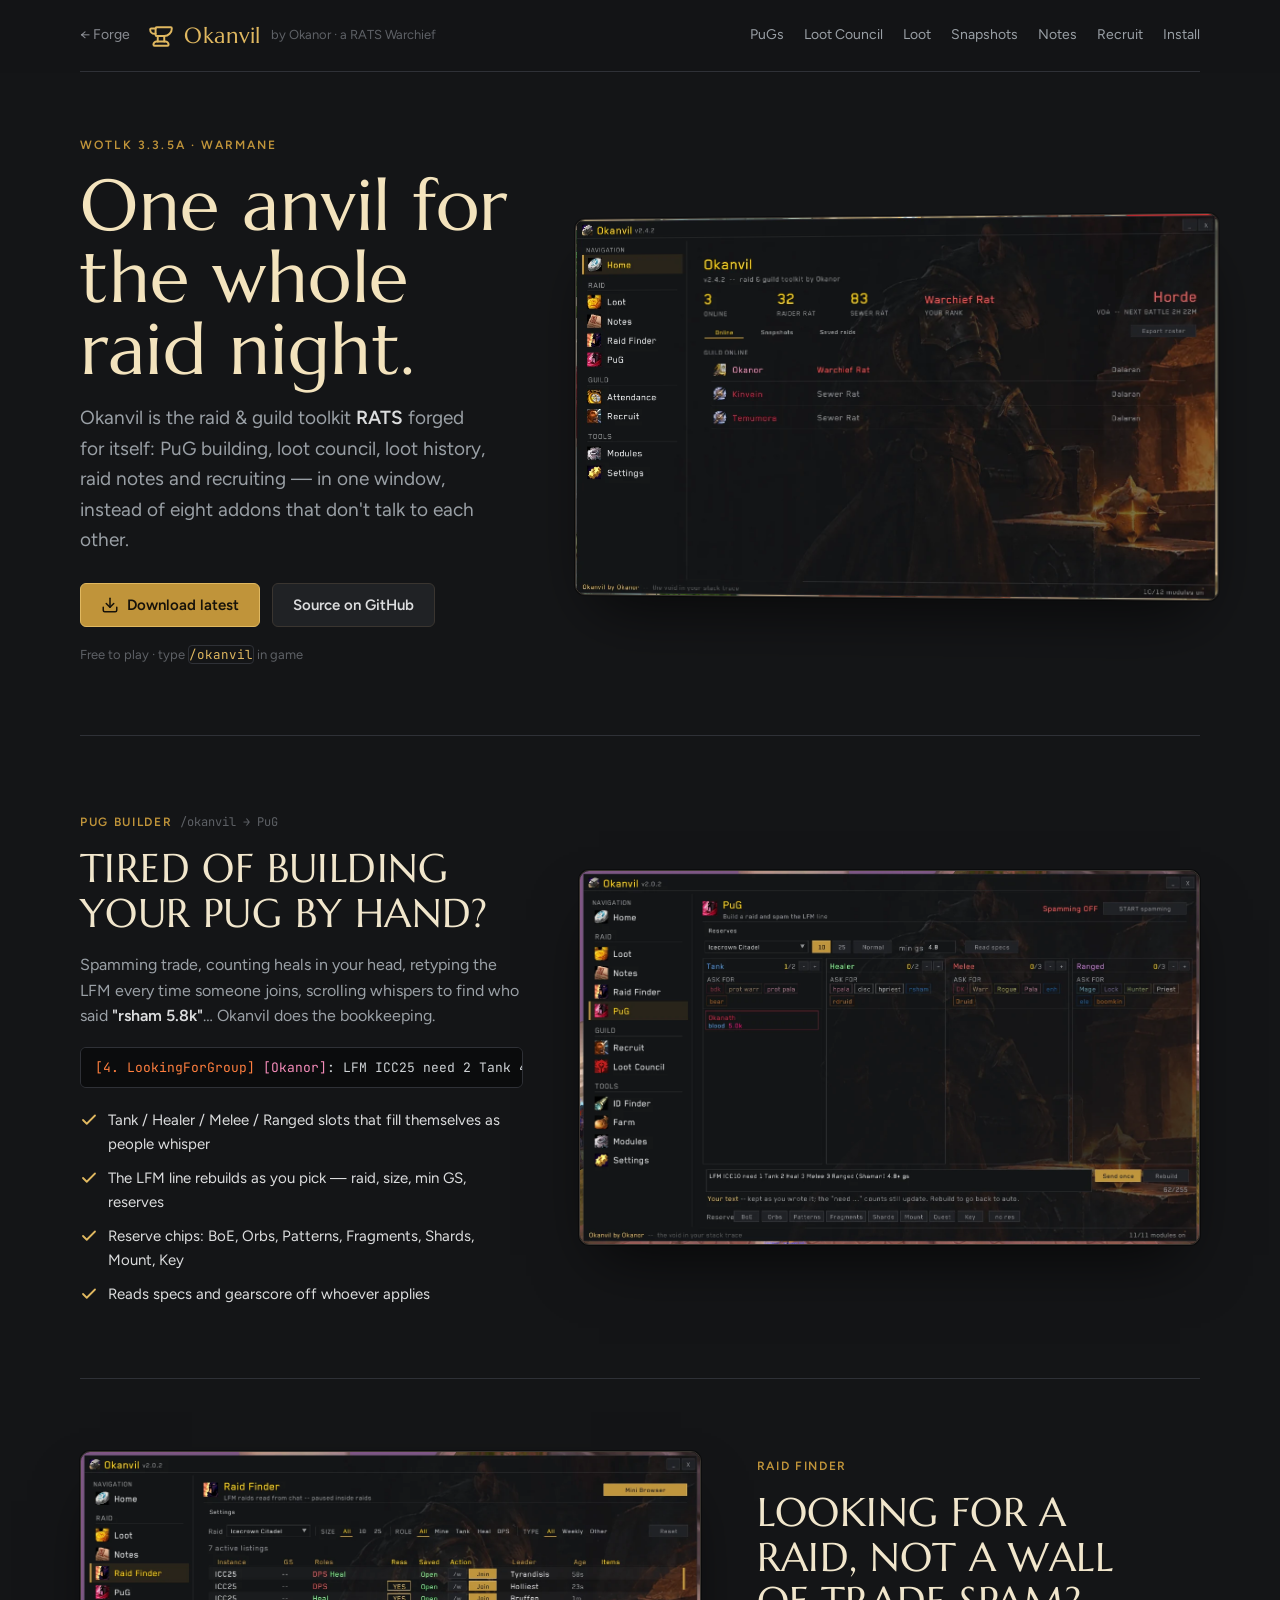
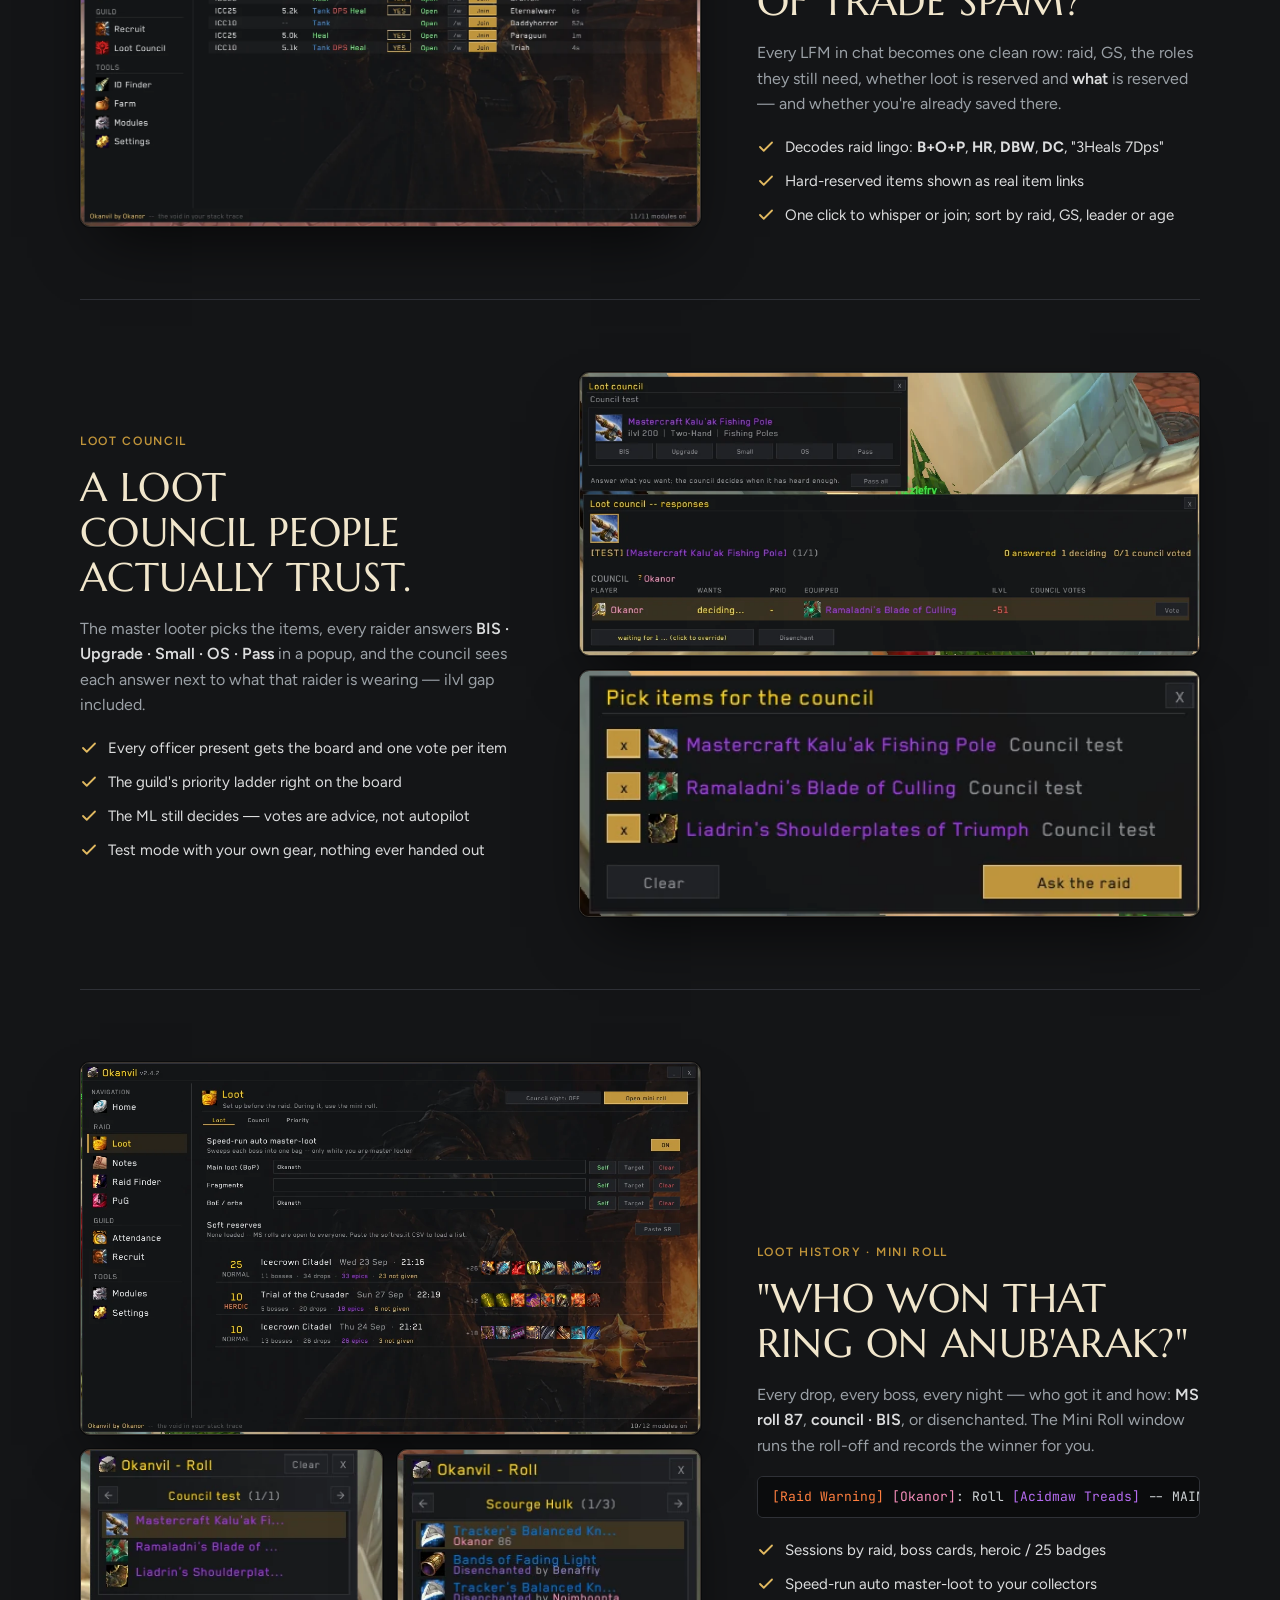
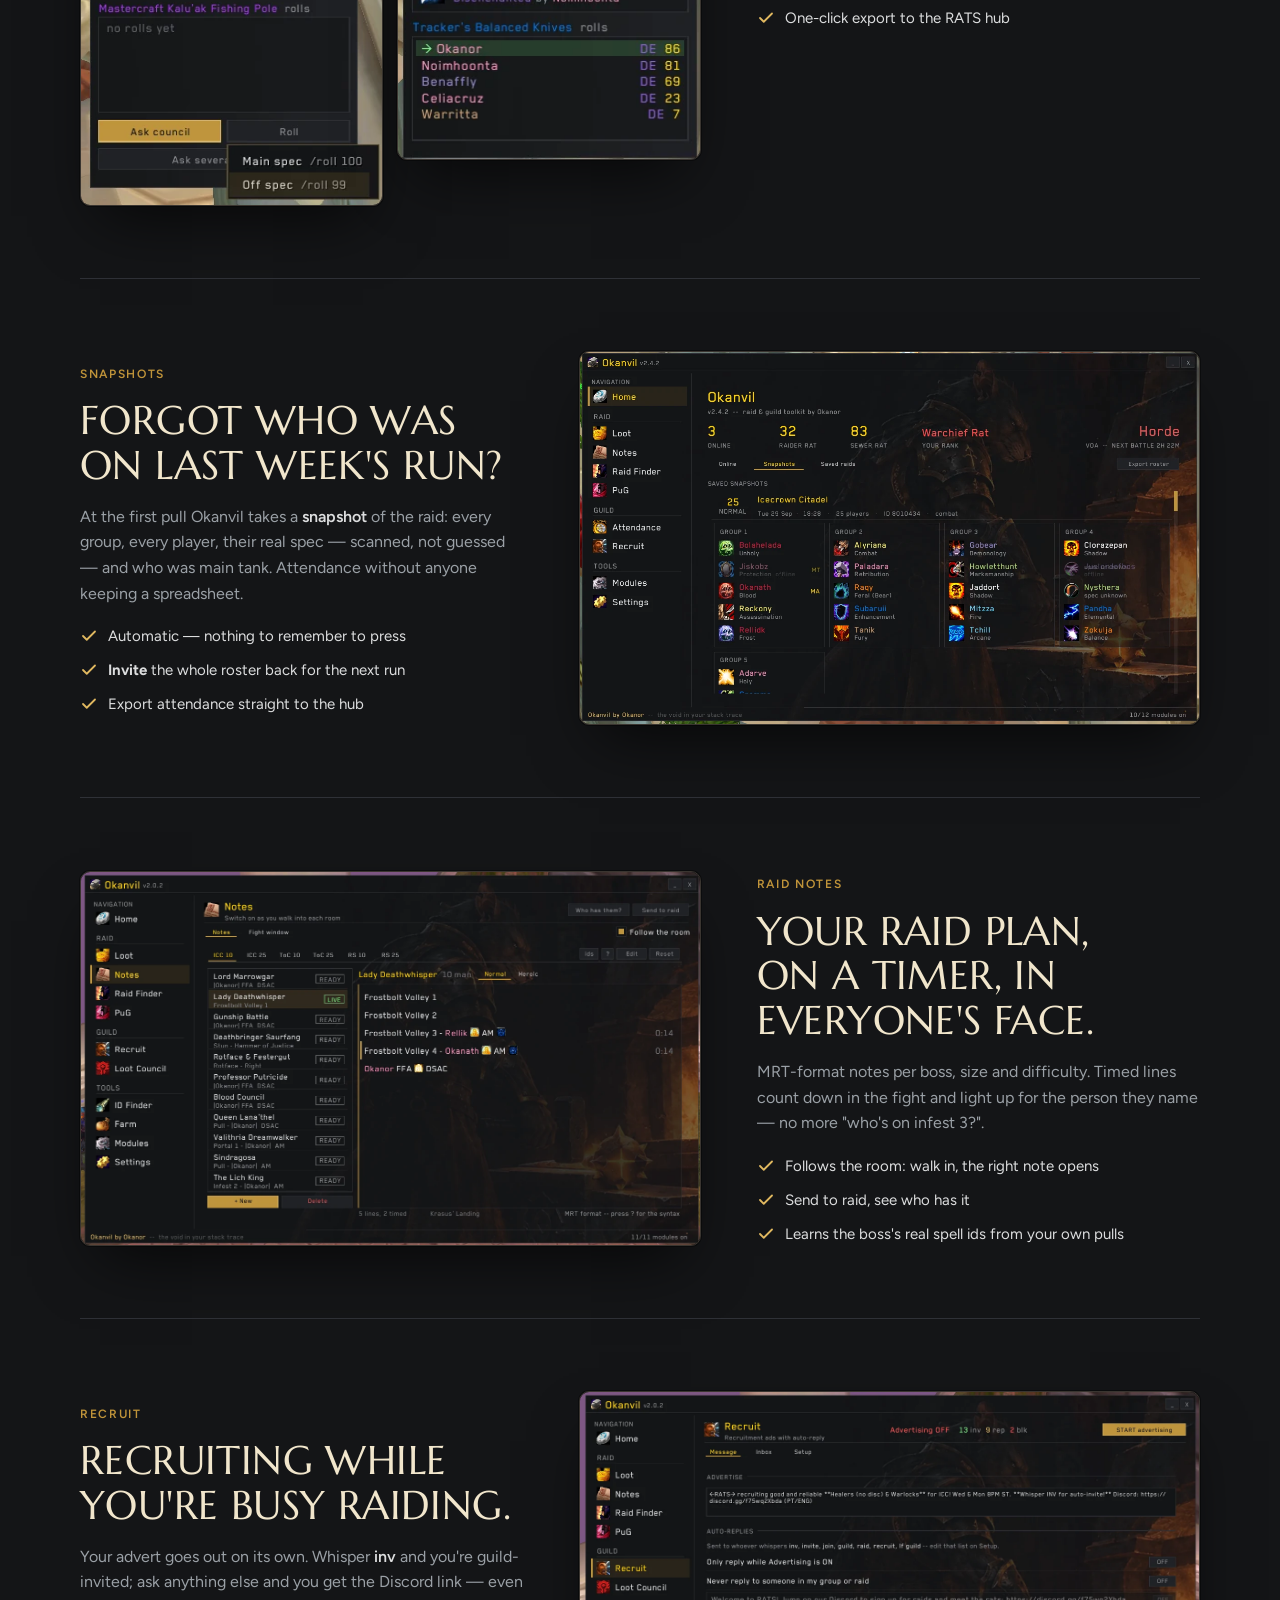
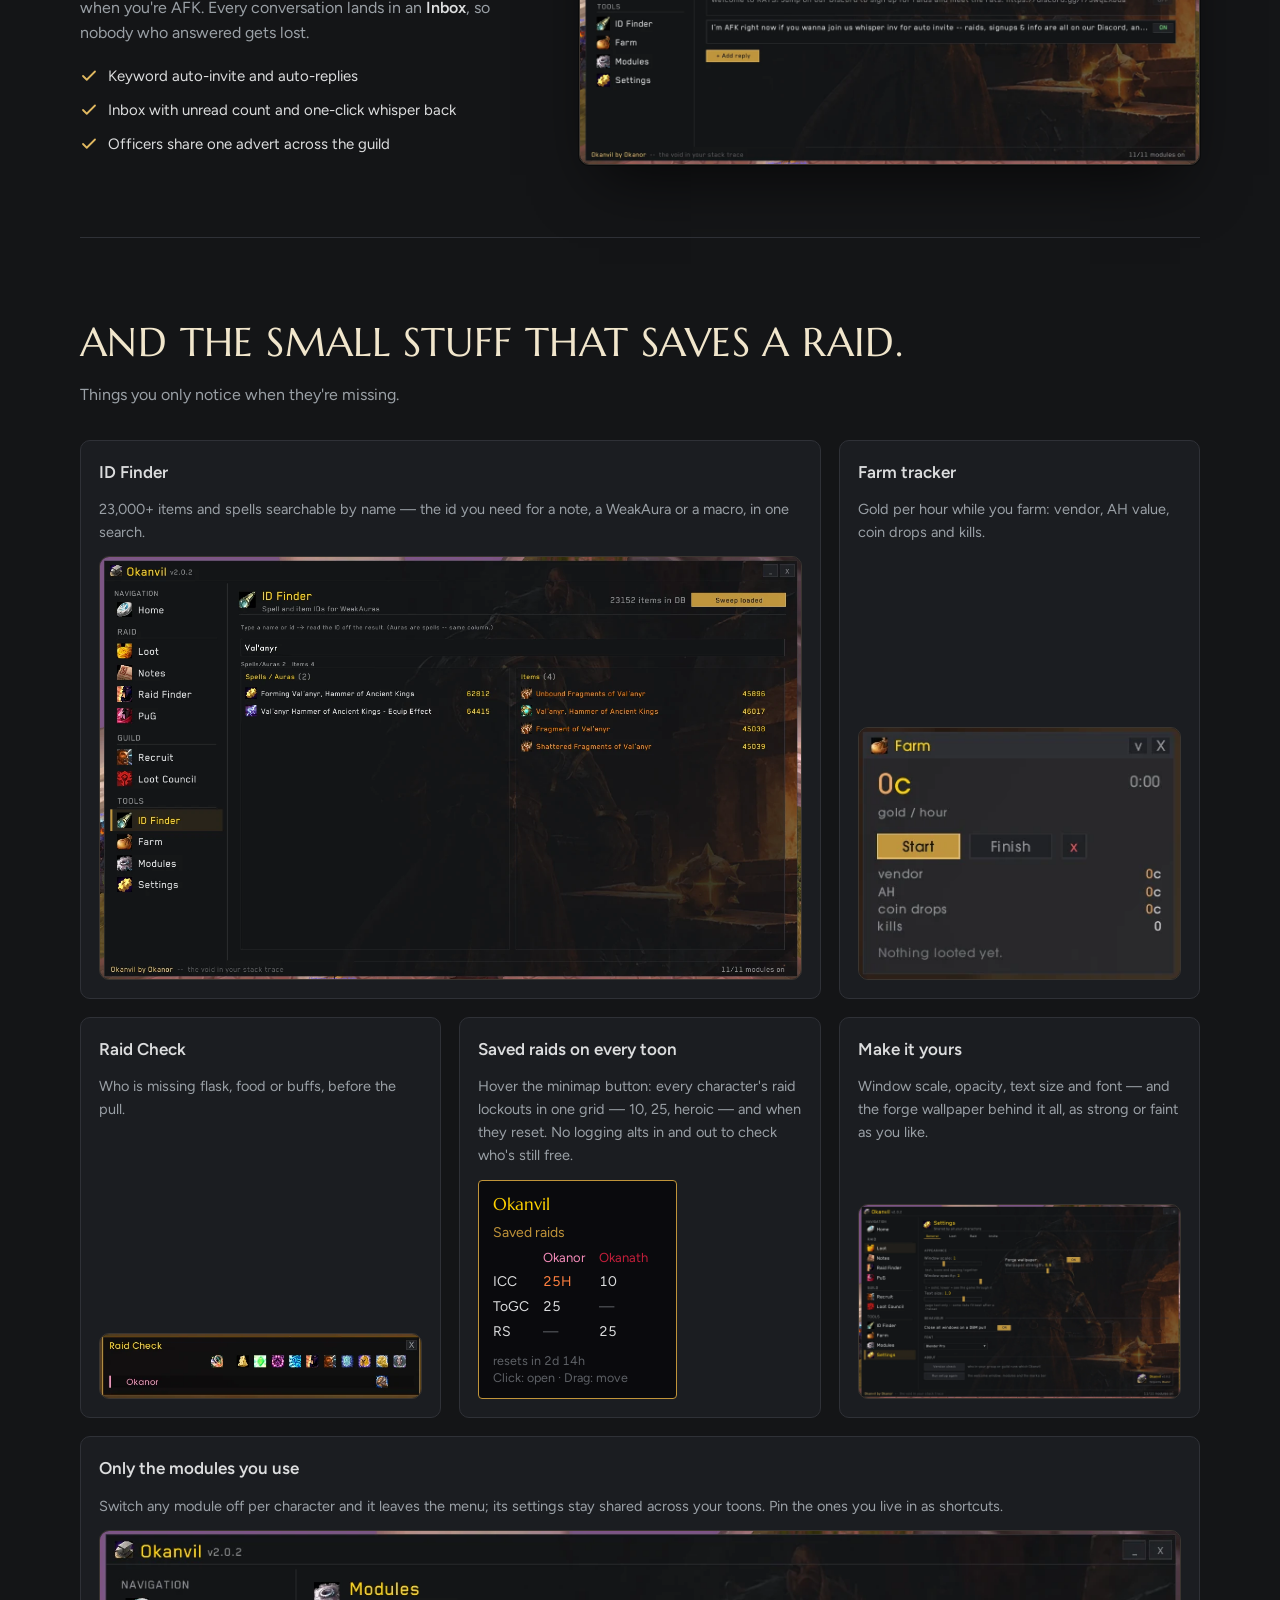
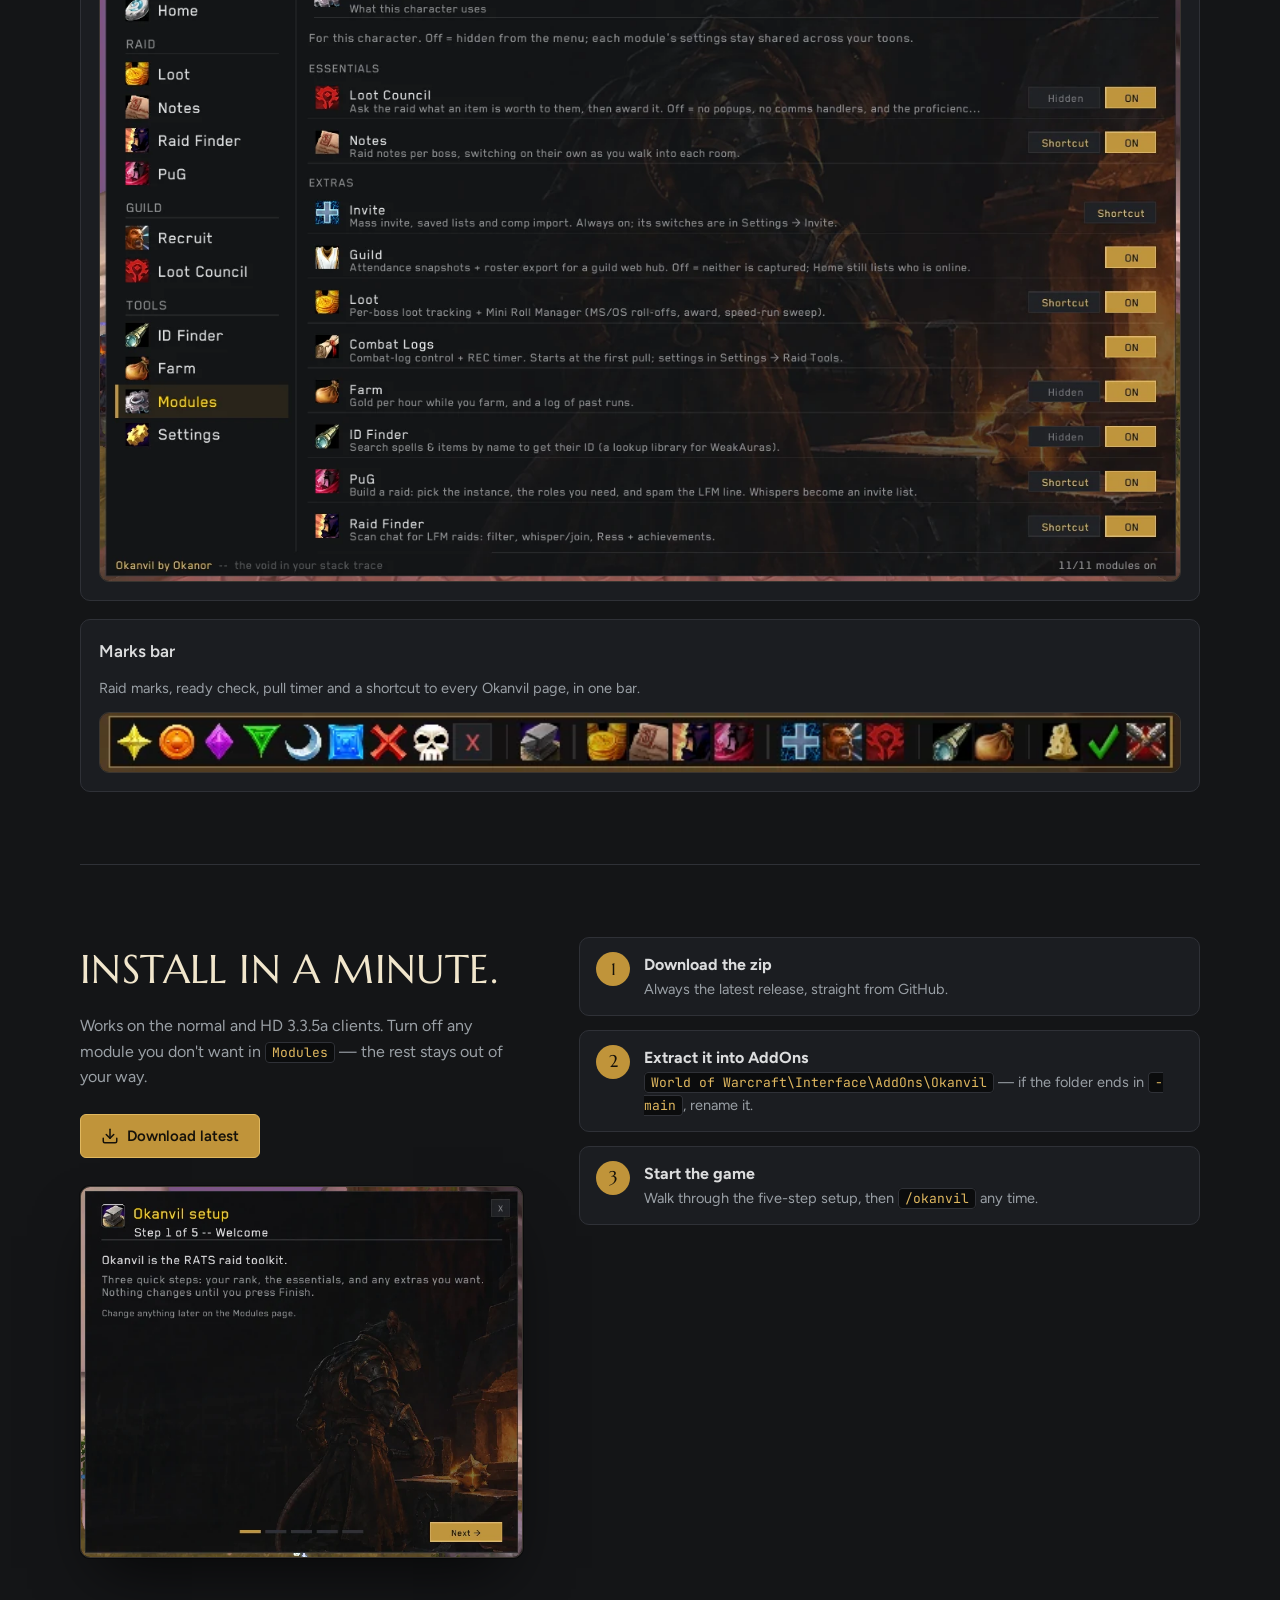
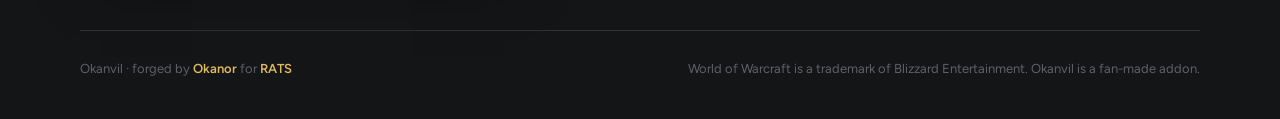
==== okanvil/index.html @ 0d82d338 "Okanor's Forge: addon showcase site Front page with one banner per addon (Okanvil, RatStash) linking" ====
<!doctype html>
<html lang="en">

<head>
  <meta charset="utf-8" />
  <meta name="viewport" content="width=device-width, initial-scale=1" />
  <meta name="theme-color" content="#141517" />
  <meta name="description"
    content="Okanvil — the raid & guild toolkit RATS forged for WotLK 3.3.5a: PuG builder, raid finder, loot council, loot history, snapshots, raid notes and recruiting." />
  <link rel="icon" href="../images/icons/favicon.png" />
  <title>Okanvil — Okanor's Forge</title>

  <!-- shared -->
  <link rel="stylesheet" href="../assets/theme.css">
  <!-- page fonts -->
  <link rel="preconnect" href="https://fonts.googleapis.com">
  <link rel="preconnect" href="https://fonts.gstatic.com" crossorigin>
  <link rel="stylesheet"
    href="https://fonts.googleapis.com/css2?family=Marcellus&family=Figtree:wght@400;500;600;700&family=JetBrains+Mono:wght@400;500&display=swap">
  <!-- page-specific -->
  <link rel="stylesheet" href="../assets/page.css">
</head>

<body>
  <svg width="0" height="0" style="position:absolute" aria-hidden="true">
    <symbol id="i-check" viewBox="0 0 24 24" fill="none" stroke="currentColor" stroke-width="2.4"
      stroke-linecap="round" stroke-linejoin="round">
      <polyline points="20 6 9 17 4 12" />
    </symbol>
    <symbol id="i-dl" viewBox="0 0 24 24" fill="none" stroke="currentColor" stroke-width="2" stroke-linecap="round"
      stroke-linejoin="round">
      <path d="M21 15v4a2 2 0 0 1-2 2H5a2 2 0 0 1-2-2v-4" />
      <polyline points="7 10 12 15 17 10" />
      <line x1="12" y1="15" x2="12" y2="3" />
    </symbol>
    <symbol id="i-anvil" viewBox="0 0 24 24" fill="none" stroke="currentColor" stroke-width="1.8"
      stroke-linecap="round" stroke-linejoin="round">
      <path d="M7 10H6a4 4 0 0 1-4-4 1 1 0 0 1 1-1h4" /><path d="M7 5a1 1 0 0 1 1-1h13a1 1 0 0 1 1 1 7 7 0 0 1-7 7H8a1 1 0 0 1-1-1z" /><path d="M9 12v5" /><path d="M15 12v5" /><path d="M5 20a3 3 0 0 1 3-3h8a3 3 0 0 1 3 3 1 1 0 0 1-1 1H6a1 1 0 0 1-1-1" />
    </symbol>
  </svg>

  <div class="ok-wrap">

    <header class="top">
      <div class="top-left">
        <a class="back" href="../index.html">← Forge</a>
        <a class="brand" href="#top" aria-label="Okanvil, back to top">
          <svg>
            <use href="#i-anvil" />
          </svg>
          <b>Okanvil</b>
          <span>by Okanor · a RATS Warchief</span>
        </a>
      </div>
      <nav aria-label="Sections">
        <a href="#pug">PuGs</a>
        <a href="#council">Loot Council</a>
        <a href="#loot">Loot</a>
        <a href="#snapshots">Snapshots</a>
        <a href="#notes">Notes</a>
        <a href="#recruit">Recruit</a>
        <a href="#install">Install</a>
      </nav>
    </header>

    <!-- HERO -->
    <section class="hero" id="top">
      <div>
        <p class="eyebrow">WotLK 3.3.5a · Warmane</p>
        <h1>One anvil for the whole raid night.</h1>
        <p class="lede">Okanvil is the raid &amp; guild toolkit <b>RATS</b> forged for itself: PuG building, loot council,
          loot history, raid notes and recruiting — in one window, instead of eight addons that don't talk to each
          other.</p>
        <div class="cta-row">
          <a class="ok-btn primary" href="https://github.com/MrNog/Okanvil/releases/latest/download/Okanvil.zip">
            <svg>
              <use href="#i-dl" />
            </svg> Download latest
          </a>
          <a class="ok-btn" href="https://github.com/MrNog/Okanvil">Source on GitHub</a>
        </div>
        <p class="meta">Free to play · type <code>/okanvil</code> in game</p>
      </div>
      <figure class="shot"><img src="../images/okanvil/home.webp"
          alt="Okanvil home page: online, Raider Rat and Sewer Rat counts above the guild online list"></figure>
    </section>

    <!-- PUG -->
    <section class="feature" id="pug">
      <div class="copy">
        <div class="tag">PuG builder <i>/okanvil → PuG</i></div>
        <h2>Tired of building your PuG by hand?</h2>
        <p>Spamming trade, counting heals in your head, retyping the LFM every time someone joins, scrolling whispers
          to find who said <b>"rsham 5.8k"</b>… Okanvil does the bookkeeping.</p>
        <div class="chat"><span class="ch">[4. LookingForGroup]</span> <span class="who">[Okanor]</span>: LFM ICC25
          need 2 Tank 4 Heal 8 Melee 10 Ranged 4.8+ gs <span class="res">(B+O+P res)</span></div>
        <ul class="points">
          <li><svg>
              <use href="#i-check" />
            </svg><span>Tank / Healer / Melee / Ranged slots that fill themselves as people whisper</span></li>
          <li><svg>
              <use href="#i-check" />
            </svg><span>The LFM line rebuilds as you pick — raid, size, min GS, reserves</span></li>
          <li><svg>
              <use href="#i-check" />
            </svg><span>Reserve chips: BoE, Orbs, Patterns, Fragments, Shards, Mount, Key</span></li>
          <li><svg>
              <use href="#i-check" />
            </svg><span>Reads specs and gearscore off whoever applies</span></li>
        </ul>
      </div>
      <figure class="shot"><img src="../images/okanvil/pug.webp"
          alt="PuG builder with role columns, min GS and the generated LFM message"></figure>
    </section>

    <!-- RAID FINDER -->
    <section class="feature flip" id="finder">
      <div class="copy">
        <div class="tag">Raid Finder</div>
        <h2>Looking for a raid, not a wall of trade spam?</h2>
        <p>Every LFM in chat becomes one clean row: raid, GS, the roles they still need, whether loot is reserved and
          <b>what</b> is reserved — and whether you're already saved there.</p>
        <ul class="points">
          <li><svg>
              <use href="#i-check" />
            </svg><span>Decodes raid lingo: <b>B+O+P</b>, <b>HR</b>, <b>DBW</b>, <b>DC</b>, "3Heals 7Dps"</span></li>
          <li><svg>
              <use href="#i-check" />
            </svg><span>Hard-reserved items shown as real item links</span></li>
          <li><svg>
              <use href="#i-check" />
            </svg><span>One click to whisper or join; sort by raid, GS, leader or age</span></li>
        </ul>
      </div>
      <figure class="shot"><img src="../images/okanvil/raidfinder.webp"
          alt="Raid Finder table of live LFM listings with GS, roles, reserved loot and join buttons"></figure>
    </section>

    <!-- LOOT COUNCIL -->
    <section class="feature" id="council">
      <div class="copy">
        <div class="tag">Loot Council</div>
        <h2>A loot council people actually trust.</h2>
        <p>The master looter picks the items, every raider answers <b>BIS · Upgrade · Small · OS · Pass</b> in a popup,
          and the council sees each answer next to what that raider is wearing — ilvl gap included.</p>
        <ul class="points">
          <li><svg>
              <use href="#i-check" />
            </svg><span>Every officer present gets the board and one vote per item</span></li>
          <li><svg>
              <use href="#i-check" />
            </svg><span>The guild's priority ladder right on the board</span></li>
          <li><svg>
              <use href="#i-check" />
            </svg><span>The ML still decides — votes are advice, not autopilot</span></li>
          <li><svg>
              <use href="#i-check" />
            </svg><span>Test mode with your own gear, nothing ever handed out</span></li>
        </ul>
      </div>
      <div class="stack">
        <figure class="shot"><img src="../images/okanvil/council-board.webp"
            alt="Raider popup (BIS, Upgrade, Small, OS, Pass) above the council responses board"></figure>
        <figure class="shot"><img src="../images/okanvil/council-popup.webp"
            alt="Pick items for the council, then ask the raid"></figure>
      </div>
    </section>

    <!-- LOOT -->
    <section class="feature flip" id="loot">
      <div class="copy">
        <div class="tag">Loot history · Mini Roll</div>
        <h2>"Who won that ring on Anub'arak?"</h2>
        <p>Every drop, every boss, every night — who got it and how: <b>MS roll 87</b>, <b>council · BIS</b>, or
          disenchanted. The Mini Roll window runs the roll-off and records the winner for you.</p>
        <div class="chat"><span class="ch">[Raid Warning]</span> <span class="who">[Okanor]</span>: Roll <span
            class="epic">[Acidmaw Treads]</span> -- MAIN SPEC /roll (1-100)</div>
        <ul class="points">
          <li><svg>
              <use href="#i-check" />
            </svg><span>Sessions by raid, boss cards, heroic / 25 badges</span></li>
          <li><svg>
              <use href="#i-check" />
            </svg><span>Speed-run auto master-loot to your collectors</span></li>
          <li><svg>
              <use href="#i-check" />
            </svg><span>One-click export to the RATS hub</span></li>
        </ul>
      </div>
      <div class="stack">
        <figure class="shot"><img src="../images/okanvil/loot.webp"
            alt="Loot history: one row per raid night with bosses, drops, epics and what is still not given"></figure>
        <div class="stack pair">
          <figure class="shot"><img src="../images/okanvil/roll-beasts.webp"
              alt="Mini Roll: ask the council or roll main spec / off spec"></figure>
          <figure class="shot"><img src="../images/okanvil/roll-anub.webp"
              alt="Mini Roll: winners and rolls for Scourge Hulk's drops"></figure>
        </div>
      </div>
    </section>

    <!-- SNAPSHOTS -->
    <section class="feature" id="snapshots">
      <div class="copy">
        <div class="tag">Snapshots</div>
        <h2>Forgot who was on last week's run?</h2>
        <p>At the first pull Okanvil takes a <b>snapshot</b> of the raid: every group, every player, their real spec —
          scanned, not guessed — and who was main tank. Attendance without anyone keeping a spreadsheet.</p>
        <ul class="points">
          <li><svg>
              <use href="#i-check" />
            </svg><span>Automatic — nothing to remember to press</span></li>
          <li><svg>
              <use href="#i-check" />
            </svg><span><b>Invite</b> the whole roster back for the next run</span></li>
          <li><svg>
              <use href="#i-check" />
            </svg><span>Export attendance straight to the hub</span></li>
        </ul>
      </div>
      <figure class="shot"><img src="../images/okanvil/snapshots.webp"
          alt="Snapshot of an ICC 25 raid split into group cards with class icons and specs"></figure>
    </section>

    <!-- NOTES -->
    <section class="feature flip" id="notes">
      <div class="copy">
        <div class="tag">Raid notes</div>
        <h2>Your raid plan, on a timer, in everyone's face.</h2>
        <p>MRT-format notes per boss, size and difficulty. Timed lines count down in the fight and light up for the
          person they name — no more "who's on infest 3?".</p>
        <ul class="points">
          <li><svg>
              <use href="#i-check" />
            </svg><span>Follows the room: walk in, the right note opens</span></li>
          <li><svg>
              <use href="#i-check" />
            </svg><span>Send to raid, see who has it</span></li>
          <li><svg>
              <use href="#i-check" />
            </svg><span>Learns the boss's real spell ids from your own pulls</span></li>
        </ul>
      </div>
      <figure class="shot"><img src="../images/okanvil/notes.webp"
          alt="Lady Deathwhisper note live, with timed Frostbolt Volley assignments per player"></figure>
    </section>

    <!-- RECRUIT -->
    <section class="feature" id="recruit">
      <div class="copy">
        <div class="tag">Recruit</div>
        <h2>Recruiting while you're busy raiding.</h2>
        <p>Your advert goes out on its own. Whisper <b>inv</b> and you're guild-invited; ask anything else and you get
          the Discord link — even when you're AFK. Every conversation lands in an <b>Inbox</b>, so nobody who answered
          gets lost.</p>
        <ul class="points">
          <li><svg>
              <use href="#i-check" />
            </svg><span>Keyword auto-invite and auto-replies</span></li>
          <li><svg>
              <use href="#i-check" />
            </svg><span>Inbox with unread count and one-click whisper back</span></li>
          <li><svg>
              <use href="#i-check" />
            </svg><span>Officers share one advert across the guild</span></li>
        </ul>
      </div>
      <figure class="shot"><img src="../images/okanvil/recruit.webp"
          alt="Recruit page: advert, auto-replies and inbox counter"></figure>
    </section>

    <!-- SMALL TOOLS -->
    <section class="tools" id="tools">
      <h2>And the small stuff that saves a raid.</h2>
      <p>Things you only notice when they're missing.</p>
      <div class="grid">
        <article class="tool wide">
          <h3>ID Finder</h3>
          <p>23,000+ items and spells searchable by name — the id you need for a note, a WeakAura or a macro, in one
            search.</p>
          <figure class="shot"><img src="../images/okanvil/idfinder.webp"
              alt="ID Finder search results for Val'anyr: spells and items with their ids"></figure>
        </article>
        <article class="tool">
          <h3>Farm tracker</h3>
          <p>Gold per hour while you farm: vendor, AH value, coin drops and kills.</p>
          <figure class="shot"><img src="../images/okanvil/farm.webp" alt="Farm tracker window"></figure>
        </article>
        <article class="tool">
          <h3>Raid Check</h3>
          <p>Who is missing flask, food or buffs, before the pull.</p>
          <figure class="shot"><img src="../images/okanvil/raidcheck.webp" alt="Raid Check buff overview"></figure>
        </article>
        <article class="tool">
          <h3>Saved raids on every toon</h3>
          <p>Hover the minimap button: every character's raid lockouts in one grid — 10, 25, heroic — and when they
            reset. No logging alts in and out to check who's still free.</p>
          <div class="lockout" role="img"
            aria-label="Example tooltip: Okanor saved to ICC 25 heroic and ToGC 25, Okanath saved to ICC 10 and RS 25">
            <div class="lo-title">Okanvil</div>
            <div class="lo-head">Saved raids</div>
            <table>
              <thead>
                <tr><th></th><th class="c-pal">Okanor</th><th class="c-dk">Okanath</th></tr>
              </thead>
              <tbody>
                <tr><th>ICC</th><td class="hc">25H</td><td>10</td></tr>
                <tr><th>ToGC</th><td>25</td><td class="no">—</td></tr>
                <tr><th>RS</th><td class="no">—</td><td>25</td></tr>
              </tbody>
            </table>
            <div class="lo-foot">resets in 2d 14h</div>
            <div class="lo-hint">Click: open · Drag: move</div>
          </div>
        </article>
        <article class="tool">
          <h3>Make it yours</h3>
          <p>Window scale, opacity, text size and font — and the forge wallpaper behind it all, as strong or faint as
            you like.</p>
          <figure class="shot"><img src="../images/okanvil/settings.webp"
              alt="Settings page: window scale, opacity, text size, font and forge wallpaper strength"></figure>
        </article>
        <article class="tool full">
          <h3>Only the modules you use</h3>
          <p>Switch any module off per character and it leaves the menu; its settings stay shared across your toons.
            Pin the ones you live in as shortcuts.</p>
          <figure class="shot"><img src="../images/okanvil/modules.webp"
              alt="Modules page: essentials and extras, each with an on/off switch and a shortcut toggle"></figure>
        </article>
        <article class="tool full">
          <h3>Marks bar</h3>
          <p>Raid marks, ready check, pull timer and a shortcut to every Okanvil page, in one bar.</p>
          <figure class="shot"><img src="../images/okanvil/marksbar.webp"
              alt="Marks bar with raid target icons and page shortcuts"></figure>
        </article>
      </div>
    </section>

    <!-- INSTALL -->
    <section class="install" id="install">
      <div class="intro">
        <h2>Install in a minute.</h2>
        <p>Works on the normal and HD 3.3.5a clients. Turn off any module you don't want in <code>Modules</code> — the
          rest stays out of your way.</p>
        <div class="cta-row">
          <a class="ok-btn primary" href="https://github.com/MrNog/Okanvil/releases/latest/download/Okanvil.zip">
            <svg>
              <use href="#i-dl" />
            </svg> Download latest
          </a>
        </div>
        <figure class="shot"><img src="../images/okanvil/welcome.webp"
            alt="Okanvil setup, step 1 of 5: rank, essentials and extras before you press Finish"></figure>
      </div>
      <ol class="steps">
        <li>
          <div><b>Download the zip</b><span>Always the latest release, straight from GitHub.</span></div>
        </li>
        <li>
          <div><b>Extract it into AddOns</b><span><code>World of Warcraft\Interface\AddOns\Okanvil</code> — if the
              folder ends in <code>-main</code>, rename it.</span></div>
        </li>
        <li>
          <div><b>Start the game</b><span>Walk through the five-step setup, then <code>/okanvil</code> any
              time.</span></div>
        </li>
      </ol>
    </section>

    <footer class="ok-foot">
      <span>Okanvil · forged by <b>Okanor</b> for <b>RATS</b></span>
      <span>World of Warcraft is a trademark of Blizzard Entertainment. Okanvil is a fan-made addon.</span>
    </footer>
  </div>

  <script src="../assets/page.js"></script>
</body>

</html>
---- assets/theme.css ----
/* RATS — design tokens + base reset.
   Linked on EVERY page. Change a token here and the whole site follows.
   Components live in ui.css. */

:root {
  /* brand */
  --accent: #c0943a;
  --accent-hi: #e0b860;

  /* surfaces (dark -> light) */
  --bg: #141517;
  --surface: #202225;
  --surface-2: #1b1d21;
  --surface-3: #16181c;
  --field: #0f1012;

  /* lines */
  --border: #2f3137;
  --border-2: #34373d;
  --field-border: #333;

  /* text */
  --text: #dcddde;
  --text-dim: #9aa0a6;
  --text-dim-2: #8a8d93;
  --text-faint: #5e6166;
  --white: #fff;

  /* status */
  --ok: #7cfc8a;
  --purple: #a335ee; /* WoW epic quality — used for disenchanted loot */

  /* layout */
  --wrap: 960px;       /* standard page width */
  --wrap-wide: 1180px; /* data/table pages */
  --pad: 18px;

  /* controls */
  --ctl-h: 30px;       /* button + input height */
  --radius: 6px;
  --radius-lg: 10px;
  --radius-xl: 12px;

  --font: "Segoe UI", Roboto, Arial, sans-serif;
}

* { box-sizing: border-box }

body {
  margin: 0;
  background: var(--bg);
  color: var(--text);
  font-family: var(--font);
  font-size: 14px;
}

.wrap { max-width: var(--wrap); margin: 0 auto; padding: var(--pad) }
.wrap.wide { max-width: var(--wrap-wide) }

h1 { font-size: 18px; margin: 0; color: var(--white); letter-spacing: .5px }
h2 { font-size: 13px; color: var(--accent); margin: 22px 0 8px; letter-spacing: .4px; text-transform: uppercase }

.sub { color: var(--text-dim-2); font-size: 13px; margin: 8px 0 0 }

code {
  background: var(--field);
  border: 1px solid var(--border);
  border-radius: 4px;
  padding: 1px 5px;
  font-size: 12px;
}

/* global gold scrollbar */
html { scrollbar-width: thin; scrollbar-color: var(--accent) var(--surface-3) }
::-webkit-scrollbar { width: 11px; height: 11px }
::-webkit-scrollbar-track { background: var(--surface-3) }
::-webkit-scrollbar-thumb { background: var(--accent); border-radius: 8px; border: 2px solid var(--surface-3) }
::-webkit-scrollbar-thumb:hover { background: var(--accent-hi) }

/* honor reduced-motion: near-instant transitions/animations, no scroll smoothing */
@media (prefers-reduced-motion: reduce) {
  *, *::before, *::after {
    animation-duration: .01ms !important;
    animation-iteration-count: 1 !important;
    transition-duration: .01ms !important;
    scroll-behavior: auto !important;
  }
}
---- assets/page.css ----
/* One addon's full page (okanvil/, ratstash/, ...). Built on the tokens in
   assets/theme.css; adds an engraved display face, a mono for in-game chat lines
   and a few shades of the same gold. */

:root {
  --ok-display: "Marcellus", "Trajan Pro", Georgia, serif;
  --ok-body: "Figtree", var(--font);
  --ok-mono: "JetBrains Mono", Consolas, "Courier New", monospace;
  --ok-title: #f3e3bd;          /* headings: the gold, bleached toward parchment */
  --ok-heading: #f1e6cc;
  --ok-line-warm: #3a3530;      /* borders around screenshots, a touch warmer than --border */
  --ok-chat-bg: #0b0c0d;        /* the game's chat frame */
  --ok-epic: #b66cf2;           /* item names, as the game colours an epic */
  --ok-wrap: 1120px;
}

body {
  background: var(--bg);
  font-family: var(--ok-body);
  font-size: 16px;
  line-height: 1.6;
  padding-inline: 20px;
  -webkit-font-smoothing: antialiased;
}
img { max-width: 100%; display: block }
a { color: var(--accent-hi) }
:focus-visible { outline: 2px solid var(--accent-hi); outline-offset: 3px }

.ok-wrap { max-width: var(--ok-wrap); margin: 0 auto }

/* ---------- top bar ---------- */
.top {
  display: flex; align-items: center; justify-content: space-between; gap: 16px;
  padding-block: 18px;
  border-bottom: 1px solid var(--border);
  /* stays on screen while scrolling; the shadow + clip paint its background out
     to the window edges, since the bar itself is only as wide as .ok-wrap */
  position: sticky; top: 0; z-index: 20;
  background: rgba(20, 21, 23, .88);
  box-shadow: 0 0 0 100vmax rgba(20, 21, 23, .88);
  clip-path: inset(0 -100vmax);
  backdrop-filter: blur(10px);
  -webkit-backdrop-filter: blur(10px);
}
/* a nav jump lands below the sticky bar, not under it */
section[id] { scroll-margin-top: 84px }
.top-left { display: flex; align-items: center; gap: 18px }
.back { color: var(--text-dim-2); text-decoration: none; font-size: 14px }
.back:hover { color: var(--accent-hi) }
.brand { display: flex; align-items: center; gap: 10px; text-decoration: none; color: var(--text) }
.brand svg { width: 26px; height: 26px; color: var(--accent-hi) }
.brand b { font-family: var(--ok-display); font-weight: 400; font-size: 22px; color: var(--accent-hi); letter-spacing: .5px }
.brand span { font-size: 13px; color: var(--text-faint) }
.top nav { display: flex; gap: 20px; flex-wrap: wrap; font-size: 14px }
.top nav a { color: var(--text-dim); text-decoration: none }
.top nav a:hover { color: var(--accent-hi) }

/* ---------- hero ---------- */
.hero {
  display: grid; grid-template-columns: minmax(0, 5fr) minmax(0, 7fr);
  gap: 48px; align-items: center;
  padding-block: 64px 56px;
}
.eyebrow {
  font-size: 12px; letter-spacing: .18em; text-transform: uppercase;
  color: var(--accent); font-weight: 600; margin: 0 0 14px;
}
.hero h1 {
  font-family: var(--ok-display); font-weight: 400;
  font-size: clamp(44px, 6vw, 72px); line-height: 1; margin: 0 0 18px;
  color: var(--ok-title); letter-spacing: .5px;
  text-wrap: balance;
}
.hero .lede { font-size: 19px; color: var(--text-dim); max-width: 34ch; margin: 0 0 28px }
.hero .lede b { color: var(--text); font-weight: 600 }
.cta-row { display: flex; gap: 12px; flex-wrap: wrap; align-items: center }
.ok-btn {
  display: inline-flex; align-items: center; gap: 8px;
  height: 44px; padding: 0 20px; border-radius: var(--radius);
  font-weight: 600; font-size: 15px; text-decoration: none;
  border: 1px solid var(--ok-line-warm); color: var(--text); background: var(--surface);
}
.ok-btn:hover { border-color: var(--accent); color: var(--accent-hi) }
.ok-btn.primary { background: var(--accent); border-color: var(--accent-hi); color: #16120a }
.ok-btn.primary:hover { background: var(--accent-hi); color: #16120a }
.ok-btn svg { width: 18px; height: 18px }
.meta { margin-top: 18px; font-size: 13px; color: var(--text-faint) }
.meta code { font-family: var(--ok-mono); color: var(--accent-hi); font-size: 12.5px; background: none; padding: 0 }

.shot {
  margin: 0; border-radius: 10px; overflow: hidden;
  border: 1px solid var(--ok-line-warm);
  box-shadow: 0 30px 60px -20px rgba(0, 0, 0, .7), 0 0 0 1px rgba(0, 0, 0, .4);
  background: #0c0d0e; cursor: zoom-in;
}
.shot img { width: 100% }
.hero .shot { transform: perspective(1400px) rotateY(-4deg); transform-origin: left center }

/* ---------- feature sections ---------- */
.feature {
  display: grid; grid-template-columns: minmax(0, 5fr) minmax(0, 7fr);
  gap: 56px; align-items: center;
  padding-block: 72px;
  border-top: 1px solid var(--border);
}
.feature.flip { grid-template-columns: minmax(0, 7fr) minmax(0, 5fr) }
.feature.flip .copy { order: 2 }
.tag {
  display: inline-flex; align-items: center; gap: 8px;
  font-size: 12px; font-weight: 600; letter-spacing: .14em; text-transform: uppercase;
  color: var(--accent); margin-bottom: 14px;
}
.tag i { font-style: normal; font-family: var(--ok-mono); letter-spacing: 0; text-transform: none; color: var(--text-faint); font-weight: 400 }
.feature h2 {
  font-family: var(--ok-display); font-weight: 400;
  font-size: clamp(28px, 3.4vw, 40px); line-height: 1.12;
  margin: 0 0 16px; color: var(--ok-heading); text-wrap: balance;
}
.feature p { color: var(--text-dim); margin: 0 0 18px; max-width: 58ch }
.feature p b { color: var(--text); font-weight: 600 }
.points { list-style: none; margin: 0; padding: 0; display: grid; gap: 10px }
.points li { display: grid; grid-template-columns: 18px 1fr; gap: 10px; color: var(--text); font-size: 15px }
.points li svg { width: 18px; height: 18px; color: var(--accent-hi); margin-top: 3px }

/* an in-game chat line, the way the addon actually writes it */
.chat {
  font-family: var(--ok-mono); font-size: 13px; line-height: 1.5;
  background: var(--ok-chat-bg); border: 1px solid var(--border);
  border-radius: 6px; padding: 10px 14px; margin: 0 0 20px;
  color: #cfd3d6; overflow-x: auto; white-space: nowrap;
}
.chat .who { color: #f58cba }
.chat .ch { color: #ff7f3f }
.chat .res { color: var(--accent-hi) }
.chat .epic { color: var(--ok-epic) }

.stack { display: grid; gap: 14px }
.stack.pair { grid-template-columns: minmax(0, 1fr) minmax(0, 1fr); align-items: start }

/* ---------- tools grid ---------- */
.tools { padding-block: 72px; border-top: 1px solid var(--border) }
.tools > h2 {
  font-family: var(--ok-display); font-weight: 400; font-size: clamp(28px, 3.4vw, 40px);
  margin: 0 0 8px; color: var(--ok-heading);
}
.tools > p { color: var(--text-dim); margin: 0 0 32px; max-width: 60ch }
.grid { display: grid; grid-template-columns: repeat(3, minmax(0, 1fr)); gap: 18px }
.tool {
  background: var(--surface-2); border: 1px solid var(--border); border-radius: var(--radius-lg);
  padding: 18px; display: flex; flex-direction: column; gap: 12px;
}
.tool h3 { margin: 0; font-size: 17px; font-weight: 600; color: var(--text) }
.tool p { margin: 0; color: var(--text-dim); font-size: 14.5px }
.tool .shot { box-shadow: none; margin-top: auto }

/* a tall, narrow window (bags) stays at its own width instead of filling the column */
.shot.tall { max-width: 360px; justify-self: center }

/* a screenshot that isn't in images/ yet: a dashed box naming the file it wants */
.shot.empty {
  display: flex; align-items: center; justify-content: center; aspect-ratio: 16 / 10;
  border-style: dashed; box-shadow: none; cursor: default;
  background: repeating-linear-gradient(135deg, #16171a 0 10px, #1b1c20 10px 20px);
}
.shot.empty::after { content: attr(data-need); font-family: var(--ok-mono); font-size: 12px; color: var(--text-faint); padding: 12px; text-align: center; word-break: break-all }
.tool.wide { grid-column: span 2 }
.tool.full { grid-column: 1 / -1 }

/* the minimap tooltip, drawn in HTML: the lockout grid Okanvil shows on hover */
.lockout {
  margin-top: auto; align-self: start;
  background: rgba(10, 10, 13, .96);
  border: 1px solid var(--accent); border-radius: 4px;
  padding: 12px 14px; font-size: 14px; line-height: 1.35;
  font-variant-numeric: tabular-nums;
}
.lo-title { font-family: var(--ok-display); color: #ffd200; font-size: 17px }
.lo-head { color: var(--accent); margin: 8px 0 4px }
.lockout table { border-collapse: collapse }
.lockout th, .lockout td { padding: 3px 14px 3px 0; text-align: left; font-weight: 400 }
.lockout thead th { font-size: 13px }
.lockout tbody th { color: var(--text) }
.lockout td { color: var(--text) }
.lockout td.hc { color: #ff8040 }
.lockout td.no { color: var(--text-faint) }
.c-pal { color: #f58cba }
.c-dk { color: #c41f3b }
.lo-foot { color: var(--text-faint); font-size: 12.5px; margin-top: 8px }
.lo-hint { color: var(--text-faint); font-size: 12.5px }

/* ---------- install ---------- */
.install {
  padding-block: 72px; border-top: 1px solid var(--border);
  display: grid; grid-template-columns: minmax(0, 5fr) minmax(0, 7fr); gap: 56px;
}
.install h2 { font-family: var(--ok-display); font-weight: 400; font-size: clamp(28px, 3.4vw, 40px); margin: 0 0 12px; color: var(--ok-heading) }
.install .intro > p { color: var(--text-dim); margin: 0 0 24px }
.install .intro .shot { margin-top: 28px; max-width: 460px }
.steps { list-style: none; margin: 0; padding: 0; display: grid; gap: 14px; align-content: start; counter-reset: s }
.steps li {
  counter-increment: s; display: grid; grid-template-columns: 34px 1fr; gap: 14px;
  background: var(--surface-2); border: 1px solid var(--border); border-radius: var(--radius-lg); padding: 14px 16px;
}
.steps li::before {
  content: counter(s); width: 34px; height: 34px; border-radius: 50%;
  display: grid; place-items: center; font-family: var(--ok-display); font-size: 17px;
  color: #16120a; background: var(--accent);
}
.steps b { color: var(--text) }
.steps span { color: var(--text-dim); font-size: 14.5px; display: block }
.steps code, .install code {
  font-family: var(--ok-mono); font-size: 13px; color: var(--accent-hi);
  background: var(--ok-chat-bg); padding: 1px 6px; border-radius: 4px; border: 1px solid var(--border);
}

.ok-foot {
  border-top: 1px solid var(--border); padding-block: 28px 40px;
  display: flex; justify-content: space-between; gap: 16px; flex-wrap: wrap;
  color: var(--text-faint); font-size: 13px;
}
.ok-foot b { color: var(--accent-hi); font-weight: 600 }

/* ---------- lightbox ---------- */
.lb {
  position: fixed; inset: 0; z-index: 50; background: rgba(6, 6, 7, .92);
  display: grid; place-items: center; padding: 24px; cursor: zoom-out;
}
.lb img { max-width: min(1400px, 100%); max-height: 100%; border-radius: 8px; border: 1px solid var(--ok-line-warm) }

@media (max-width: 880px) {
  .hero, .feature, .feature.flip, .install { grid-template-columns: minmax(0, 1fr); gap: 28px }
  .feature.flip .copy { order: 0 }
  .hero .shot { transform: none }
  .grid { grid-template-columns: minmax(0, 1fr) }
  .tool.wide, .tool.full { grid-column: auto }
  .stack.pair { grid-template-columns: minmax(0, 1fr) }
  .top nav { display: none }
}
@media (prefers-reduced-motion: reduce) { * { transition: none !important } }
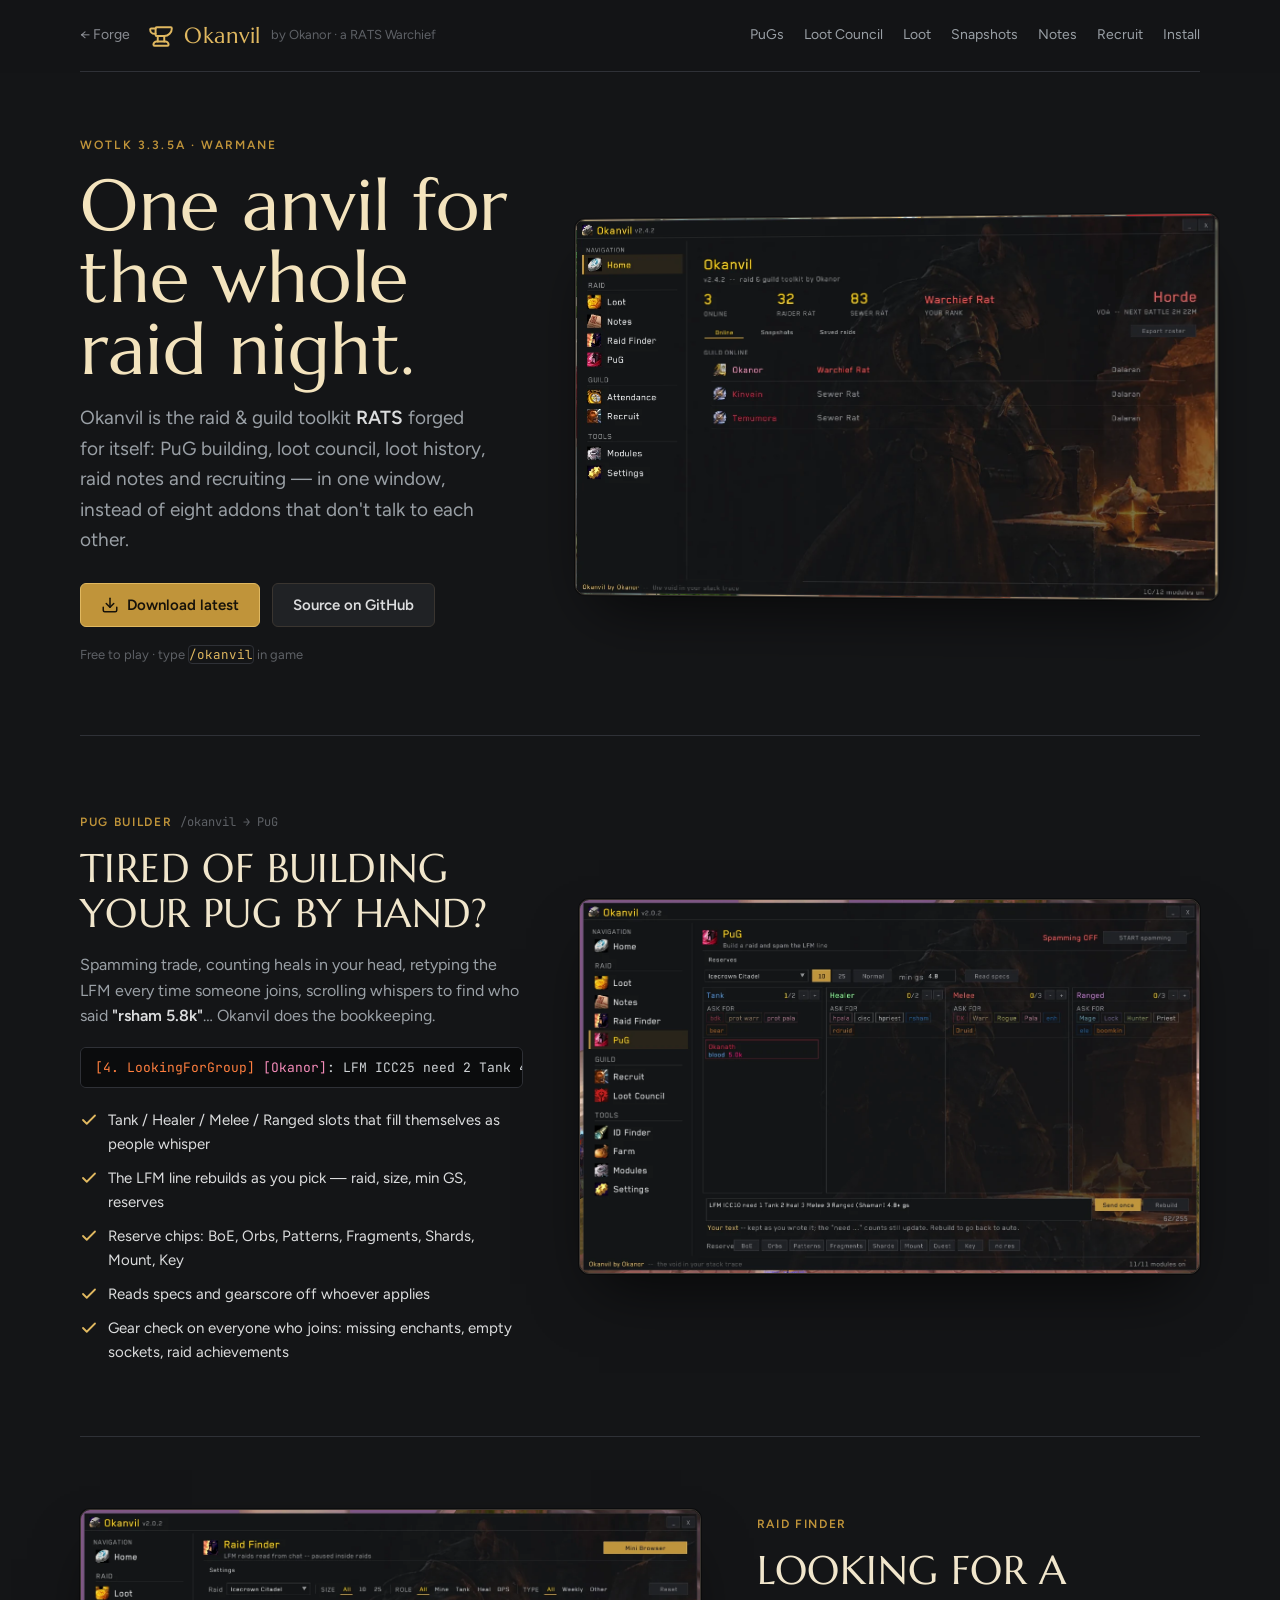
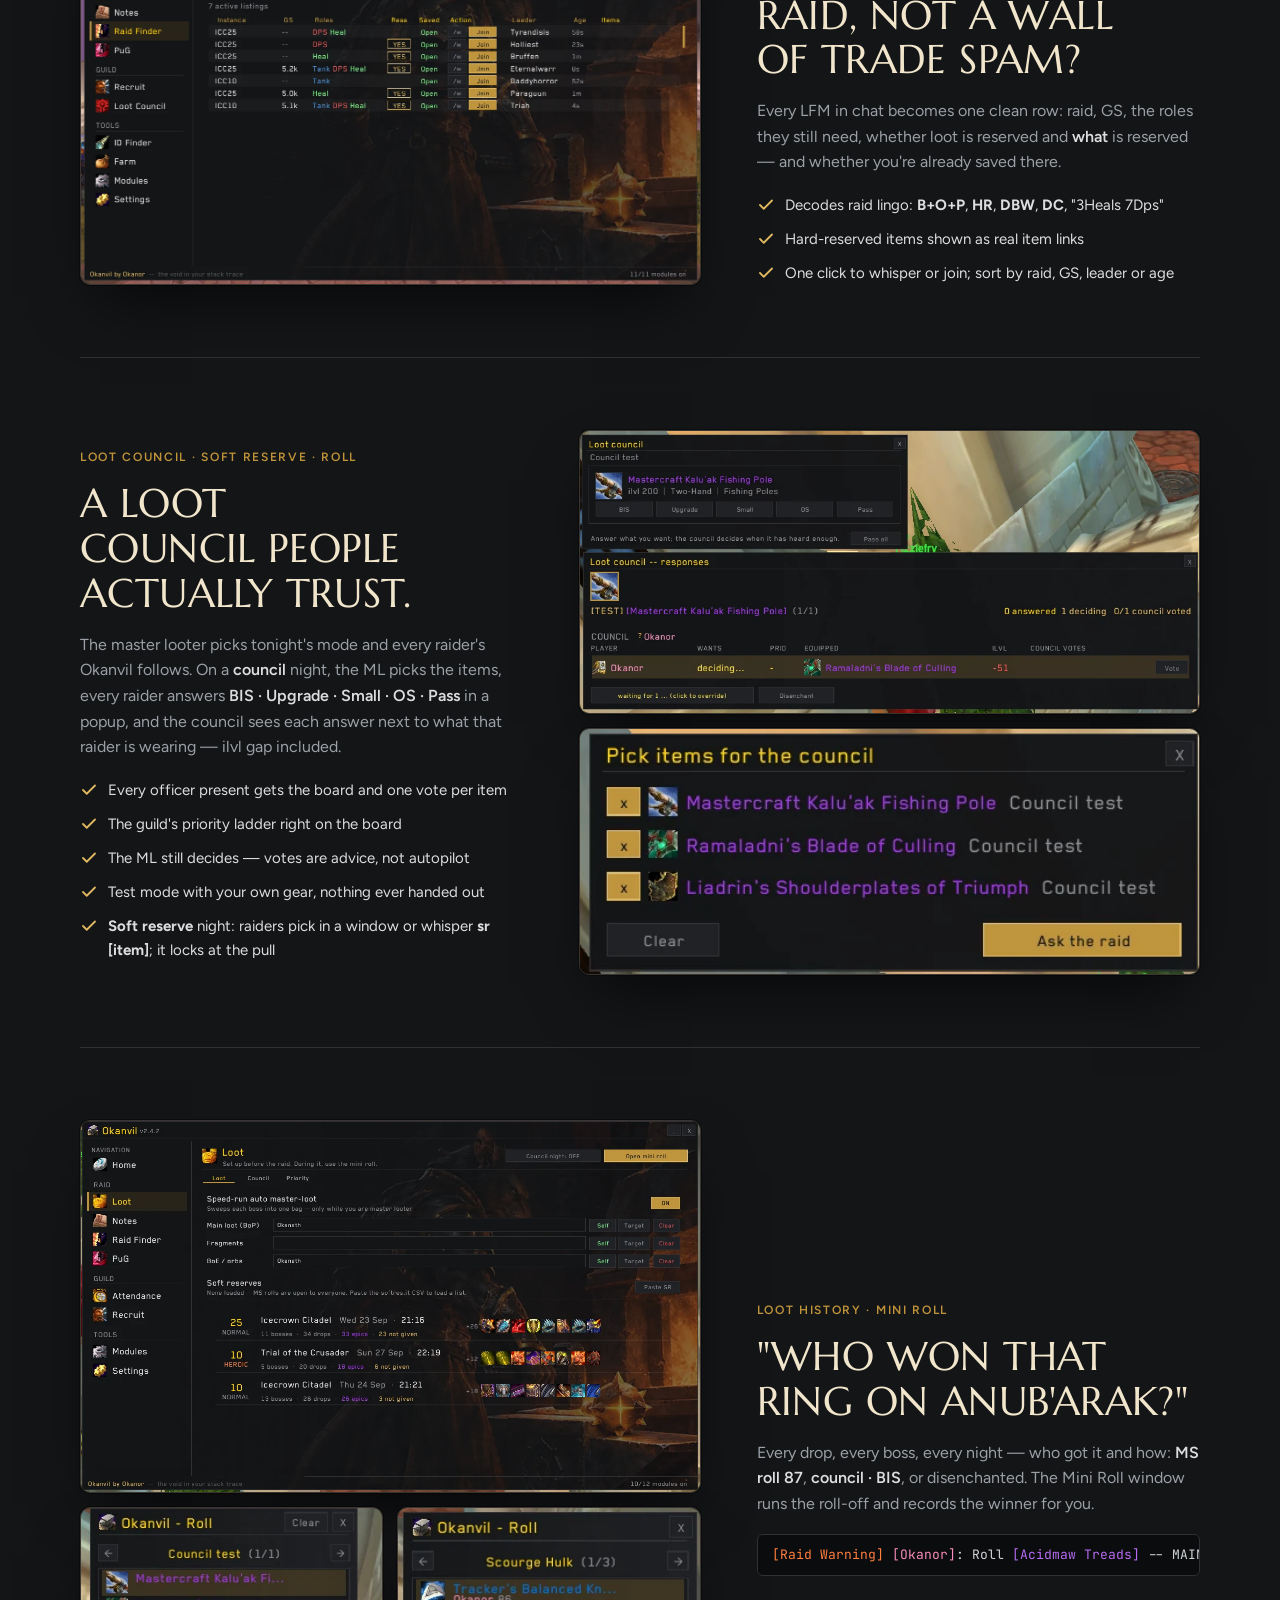
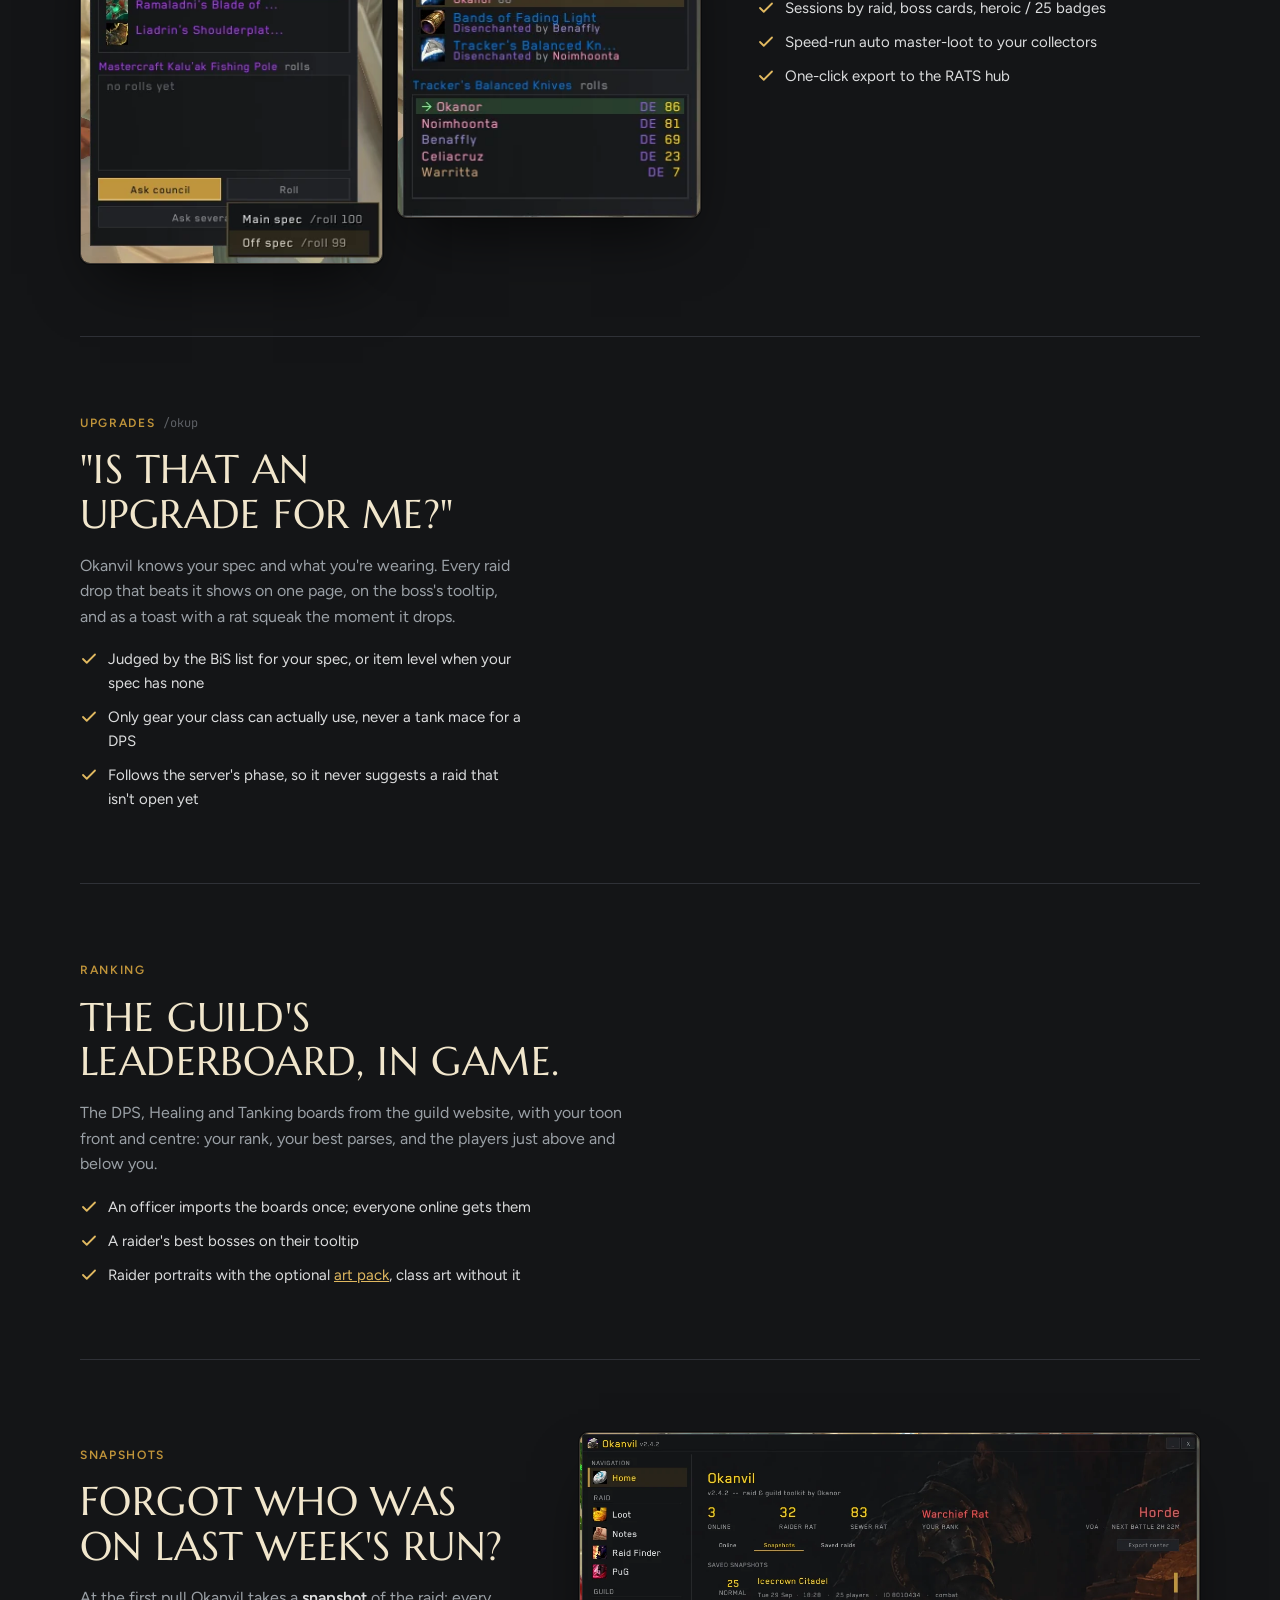
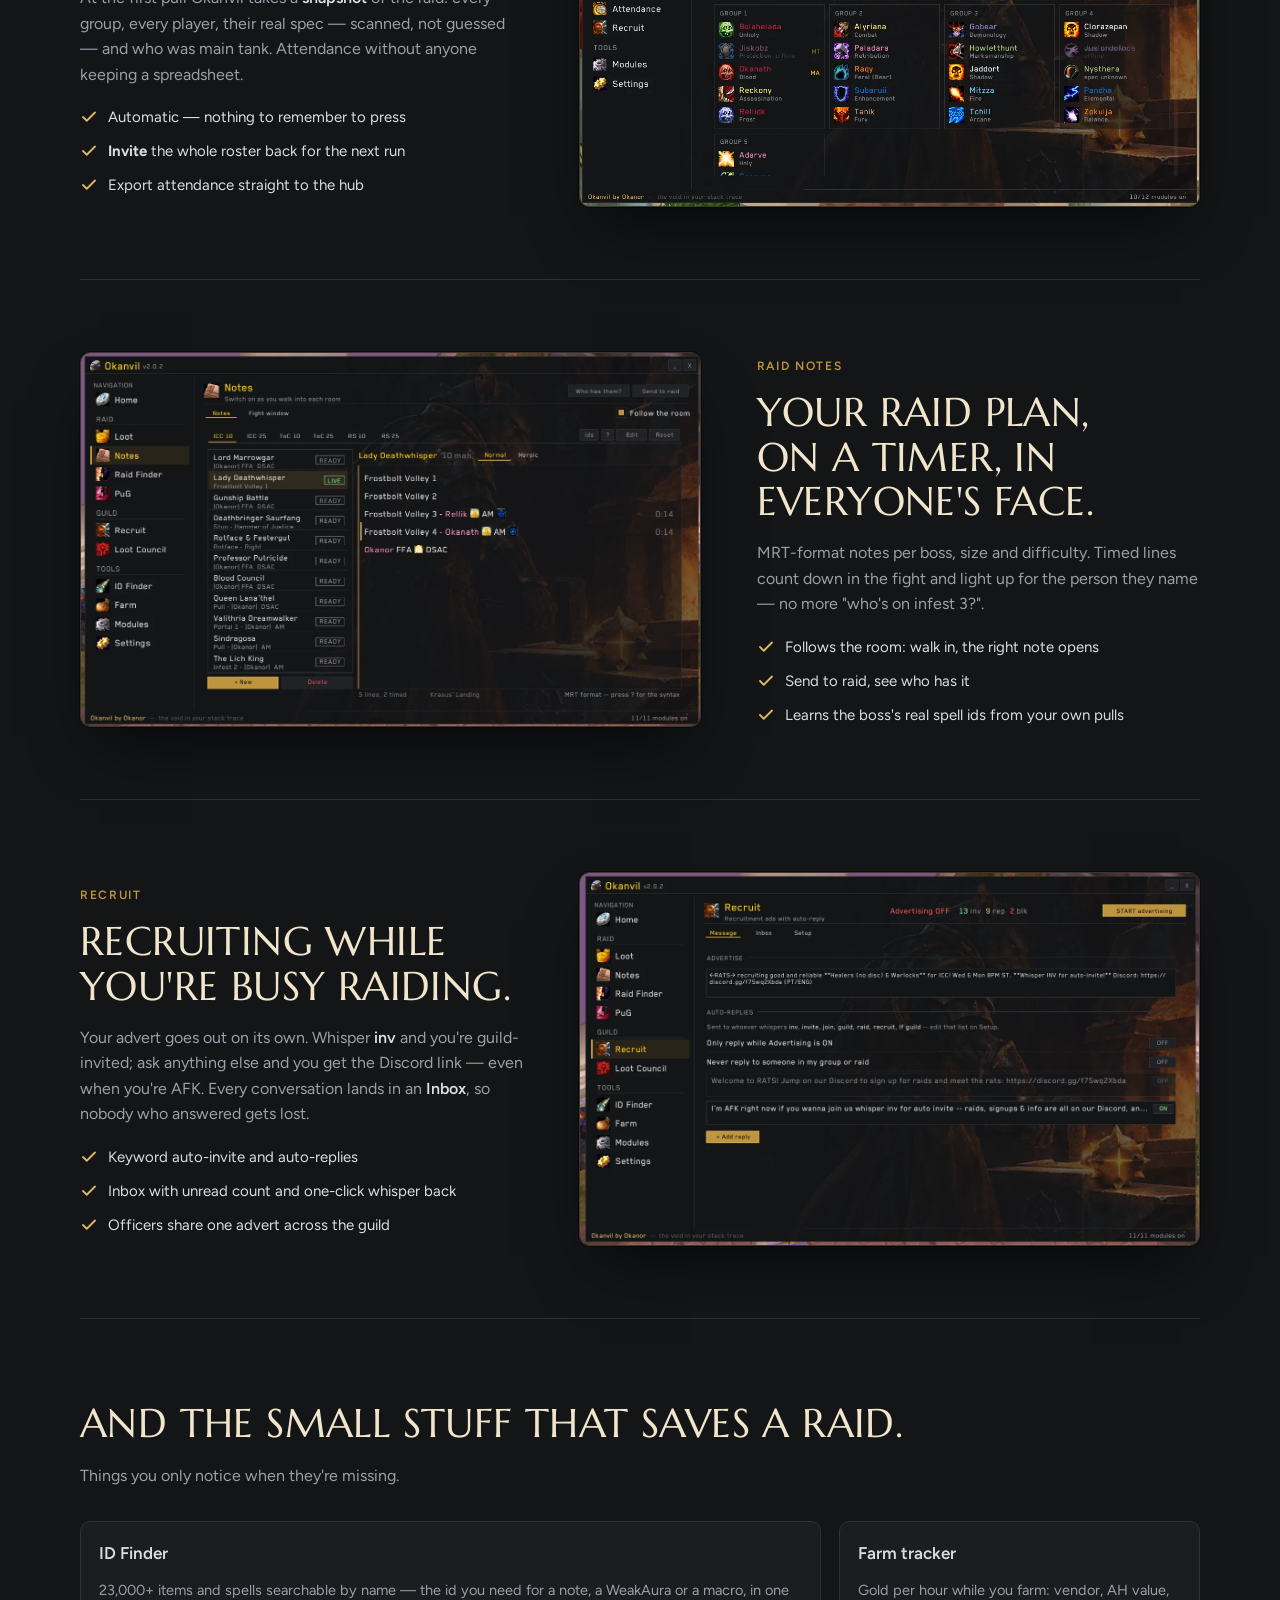
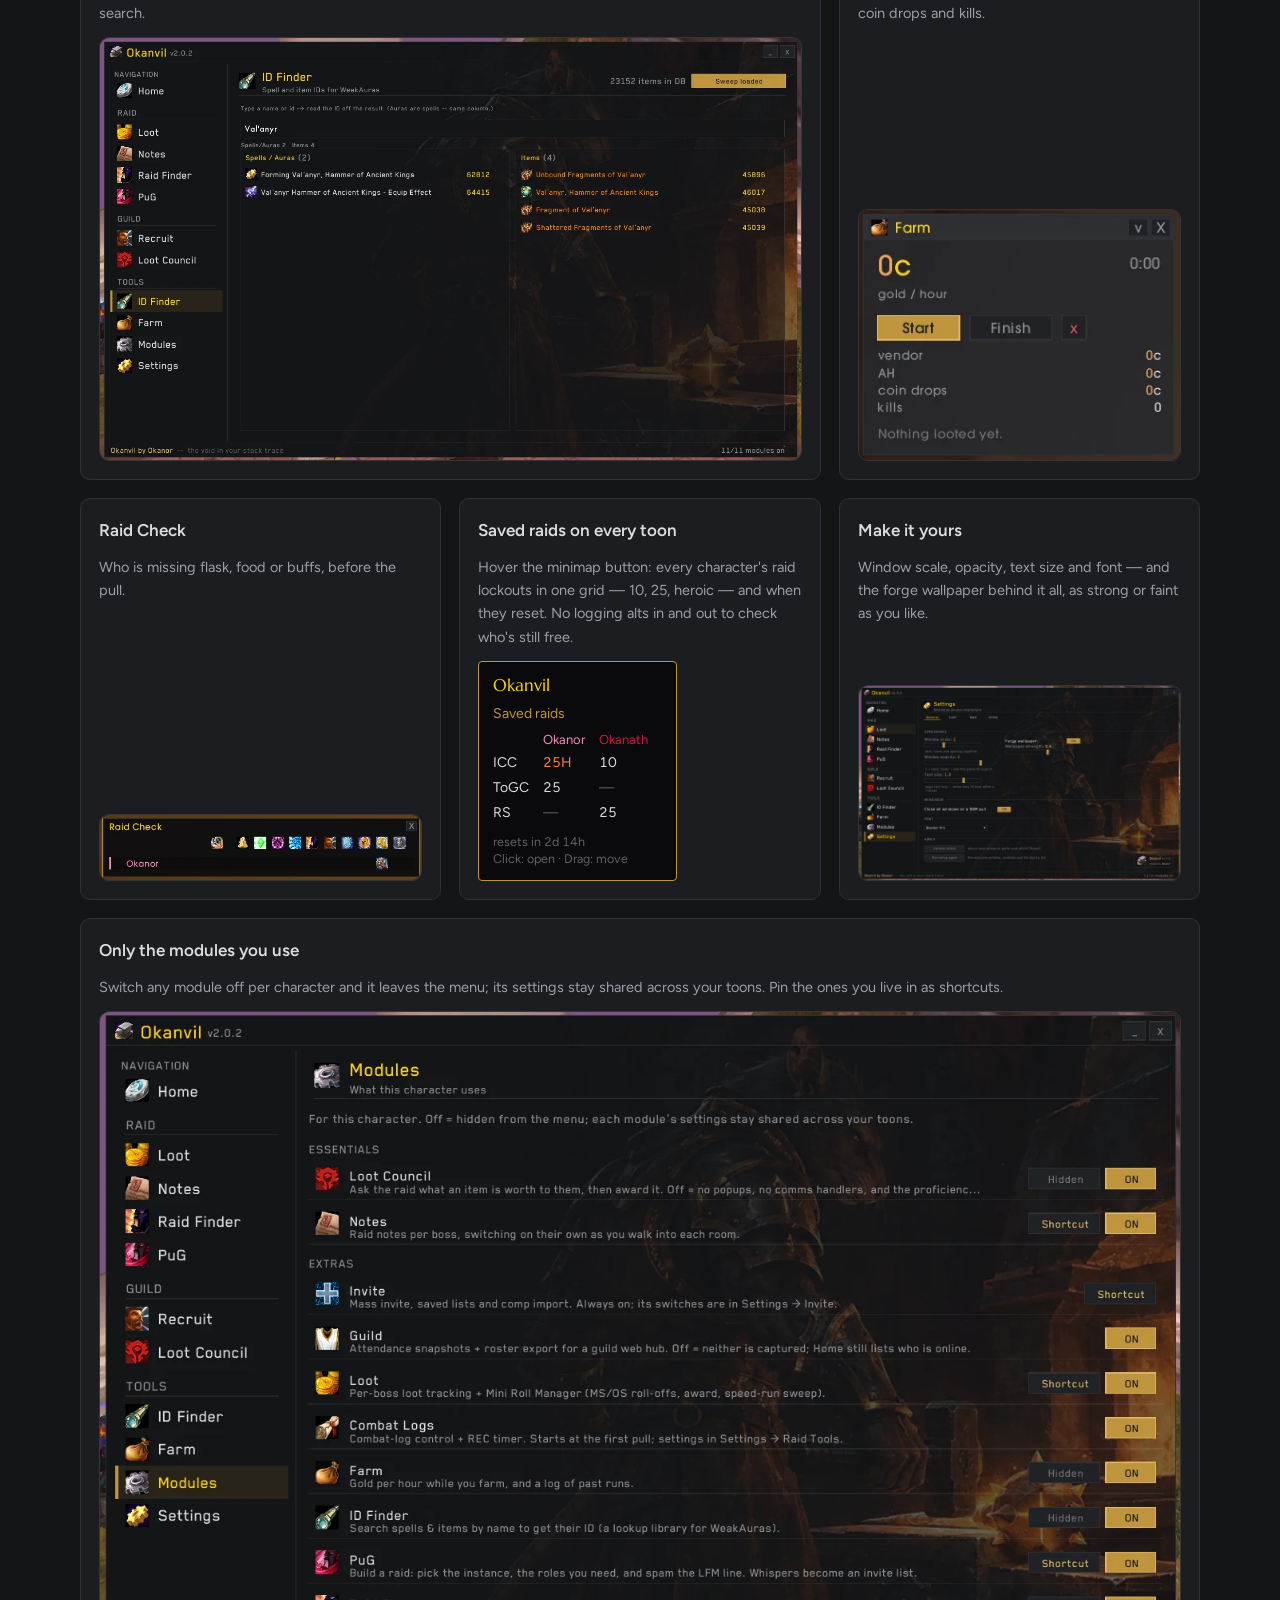
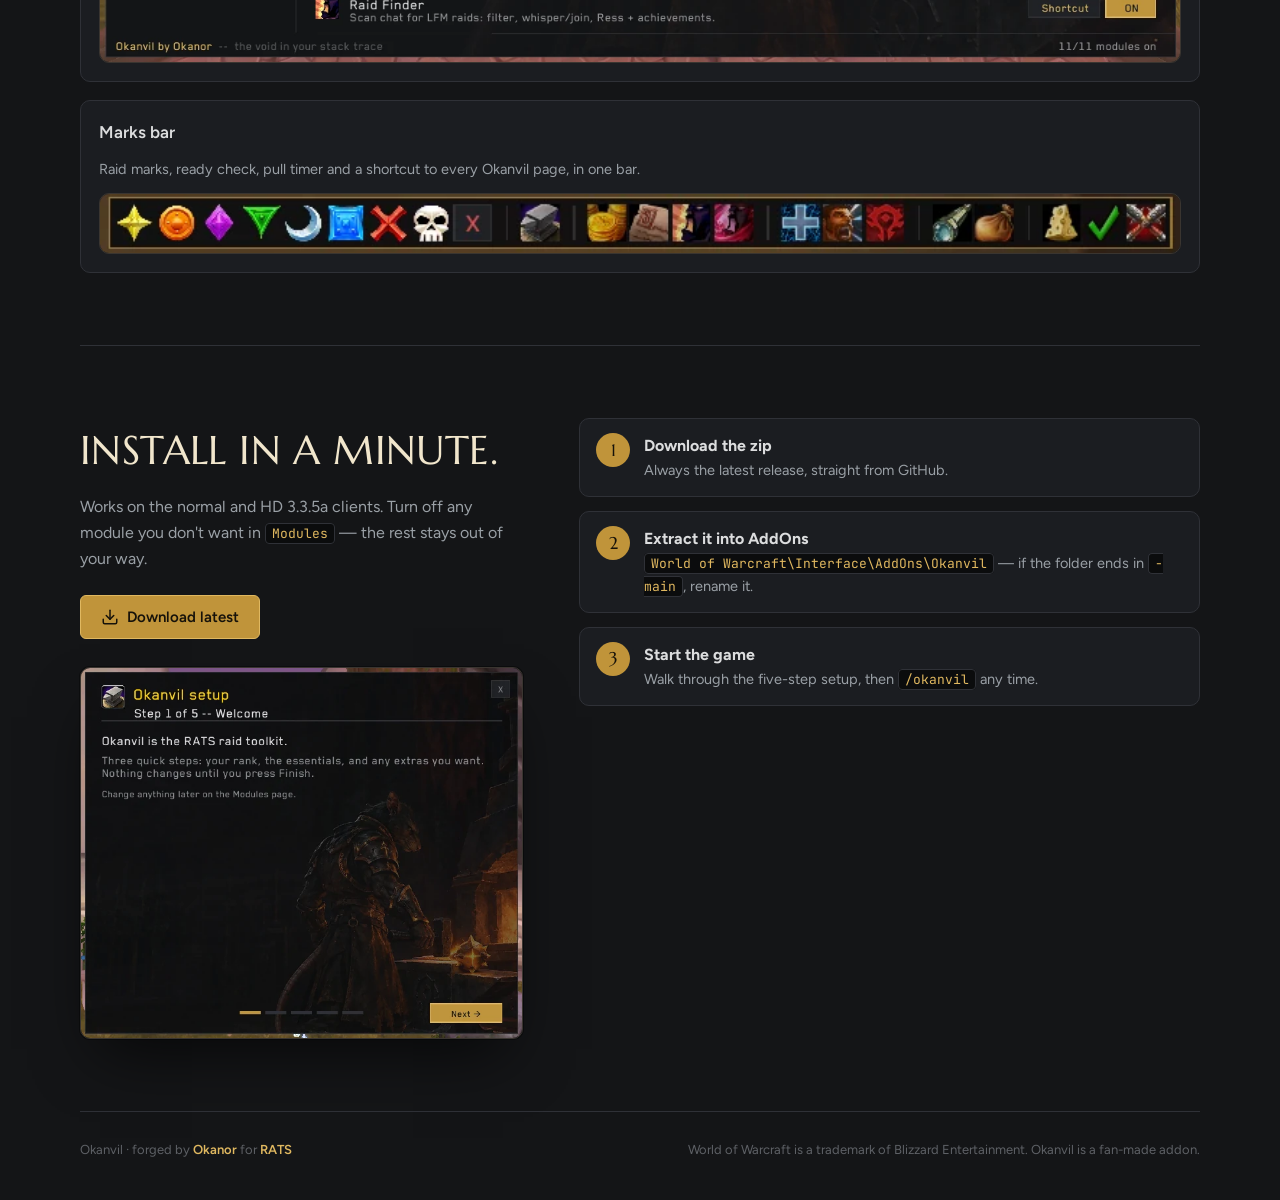
==== commit e60a48a9: "Okanvil 2.9.0: Upgrades and Ranking sections, soft reserves, PuG gear check, art pack link" ====
--- a/okanvil/index.html
+++ b/okanvil/index.html
@@ -6,7 +6,7 @@
   <meta name="viewport" content="width=device-width, initial-scale=1" />
   <meta name="theme-color" content="#141517" />
   <meta name="description"
-    content="Okanvil — the raid & guild toolkit RATS forged for WotLK 3.3.5a: PuG builder, raid finder, loot council, loot history, snapshots, raid notes and recruiting." />
+    content="Okanvil — the raid & guild toolkit RATS forged for WotLK 3.3.5a: PuG builder, raid finder, loot council and soft reserves, loot history, upgrades, guild rankings, snapshots, raid notes and recruiting." />
   <link rel="icon" href="../images/icons/favicon.png" />
   <title>Okanvil — Okanor's Forge</title>
 
@@ -107,6 +107,9 @@
           <li><svg>
               <use href="#i-check" />
             </svg><span>Reads specs and gearscore off whoever applies</span></li>
+          <li><svg>
+              <use href="#i-check" />
+            </svg><span>Gear check on everyone who joins: missing enchants, empty sockets, raid achievements</span></li>
         </ul>
       </div>
       <figure class="shot"><img src="../images/okanvil/pug.webp"
@@ -139,10 +142,11 @@
     <!-- LOOT COUNCIL -->
     <section class="feature" id="council">
       <div class="copy">
-        <div class="tag">Loot Council</div>
+        <div class="tag">Loot Council · Soft reserve · Roll</div>
         <h2>A loot council people actually trust.</h2>
-        <p>The master looter picks the items, every raider answers <b>BIS · Upgrade · Small · OS · Pass</b> in a popup,
-          and the council sees each answer next to what that raider is wearing — ilvl gap included.</p>
+        <p>The master looter picks tonight's mode and every raider's Okanvil follows. On a <b>council</b> night, the ML
+          picks the items, every raider answers <b>BIS · Upgrade · Small · OS · Pass</b> in a popup, and the council
+          sees each answer next to what that raider is wearing — ilvl gap included.</p>
         <ul class="points">
           <li><svg>
               <use href="#i-check" />
@@ -156,6 +160,9 @@
           <li><svg>
               <use href="#i-check" />
             </svg><span>Test mode with your own gear, nothing ever handed out</span></li>
+          <li><svg>
+              <use href="#i-check" />
+            </svg><span><b>Soft reserve</b> night: raiders pick in a window or whisper <b>sr [item]</b>; it locks at the pull</span></li>
         </ul>
       </div>
       <div class="stack">
@@ -197,6 +204,52 @@
               alt="Mini Roll: winners and rolls for Scourge Hulk's drops"></figure>
         </div>
       </div>
+    </section>
+
+    <!-- UPGRADES -->
+    <section class="feature" id="upgrades">
+      <div class="copy">
+        <div class="tag">Upgrades <i>/okup</i></div>
+        <h2>"Is that an upgrade for me?"</h2>
+        <p>Okanvil knows your spec and what you're wearing. Every raid drop that beats it shows on one page, on the
+          boss's tooltip, and as a toast with a rat squeak the moment it drops.</p>
+        <ul class="points">
+          <li><svg>
+              <use href="#i-check" />
+            </svg><span>Judged by the BiS list for your spec, or item level when your spec has none</span></li>
+          <li><svg>
+              <use href="#i-check" />
+            </svg><span>Only gear your class can actually use, never a tank mace for a DPS</span></li>
+          <li><svg>
+              <use href="#i-check" />
+            </svg><span>Follows the server's phase, so it never suggests a raid that isn't open yet</span></li>
+        </ul>
+      </div>
+      <figure class="shot"><img src="../images/okanvil/upgrades.webp"
+          alt="Upgrades page: raid drops that beat your gear for your spec" onerror="this.parentNode.remove()"></figure>
+    </section>
+
+    <!-- RANKING -->
+    <section class="feature flip" id="ranking">
+      <div class="copy">
+        <div class="tag">Ranking</div>
+        <h2>The guild's leaderboard, in game.</h2>
+        <p>The DPS, Healing and Tanking boards from the guild website, with your toon front and centre: your rank,
+          your best parses, and the players just above and below you.</p>
+        <ul class="points">
+          <li><svg>
+              <use href="#i-check" />
+            </svg><span>An officer imports the boards once; everyone online gets them</span></li>
+          <li><svg>
+              <use href="#i-check" />
+            </svg><span>A raider's best bosses on their tooltip</span></li>
+          <li><svg>
+              <use href="#i-check" />
+            </svg><span>Raider portraits with the optional <a href="https://github.com/MrNog/Okanvil/releases/download/art/Okanvil-Art.zip">art pack</a>, class art without it</span></li>
+        </ul>
+      </div>
+      <figure class="shot"><img src="../images/okanvil/ranking.webp"
+          alt="Ranking page: your toon's card, rank and best parses" onerror="this.parentNode.remove()"></figure>
     </section>
 
     <!-- SNAPSHOTS -->
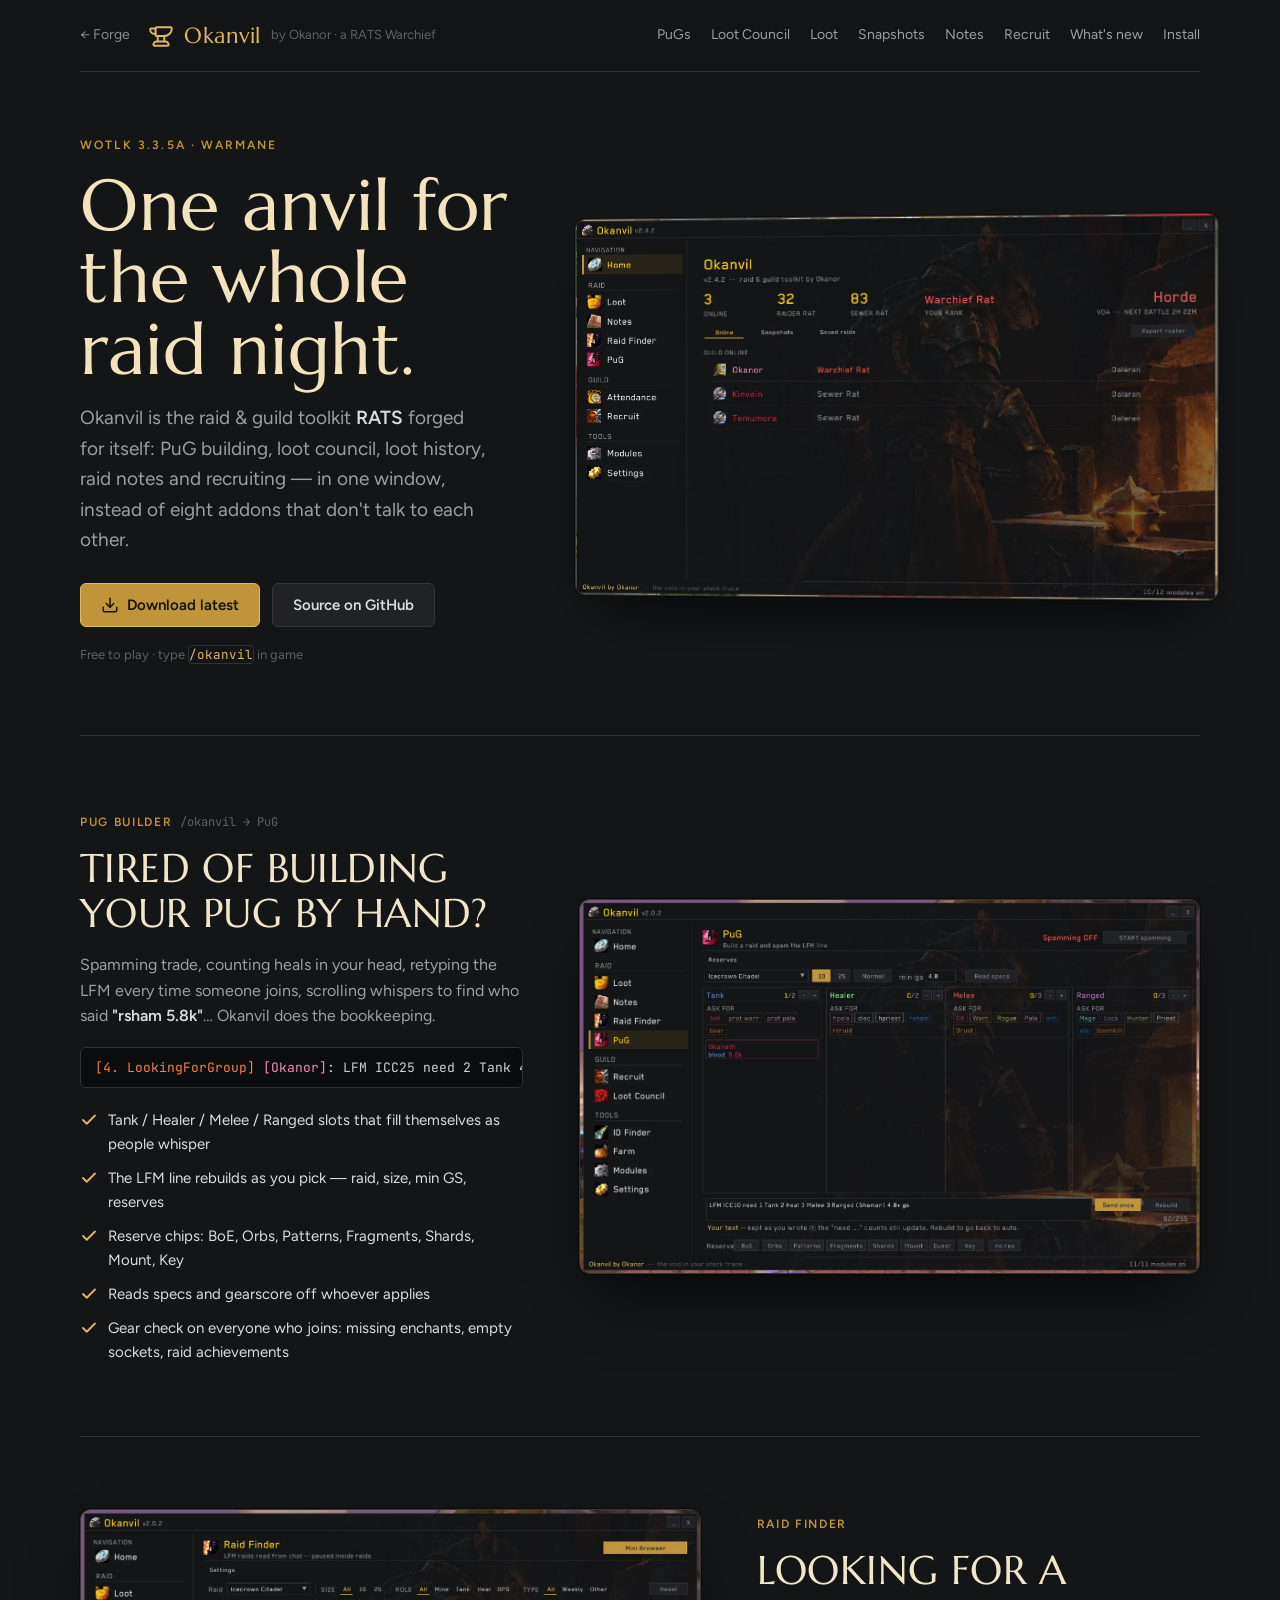
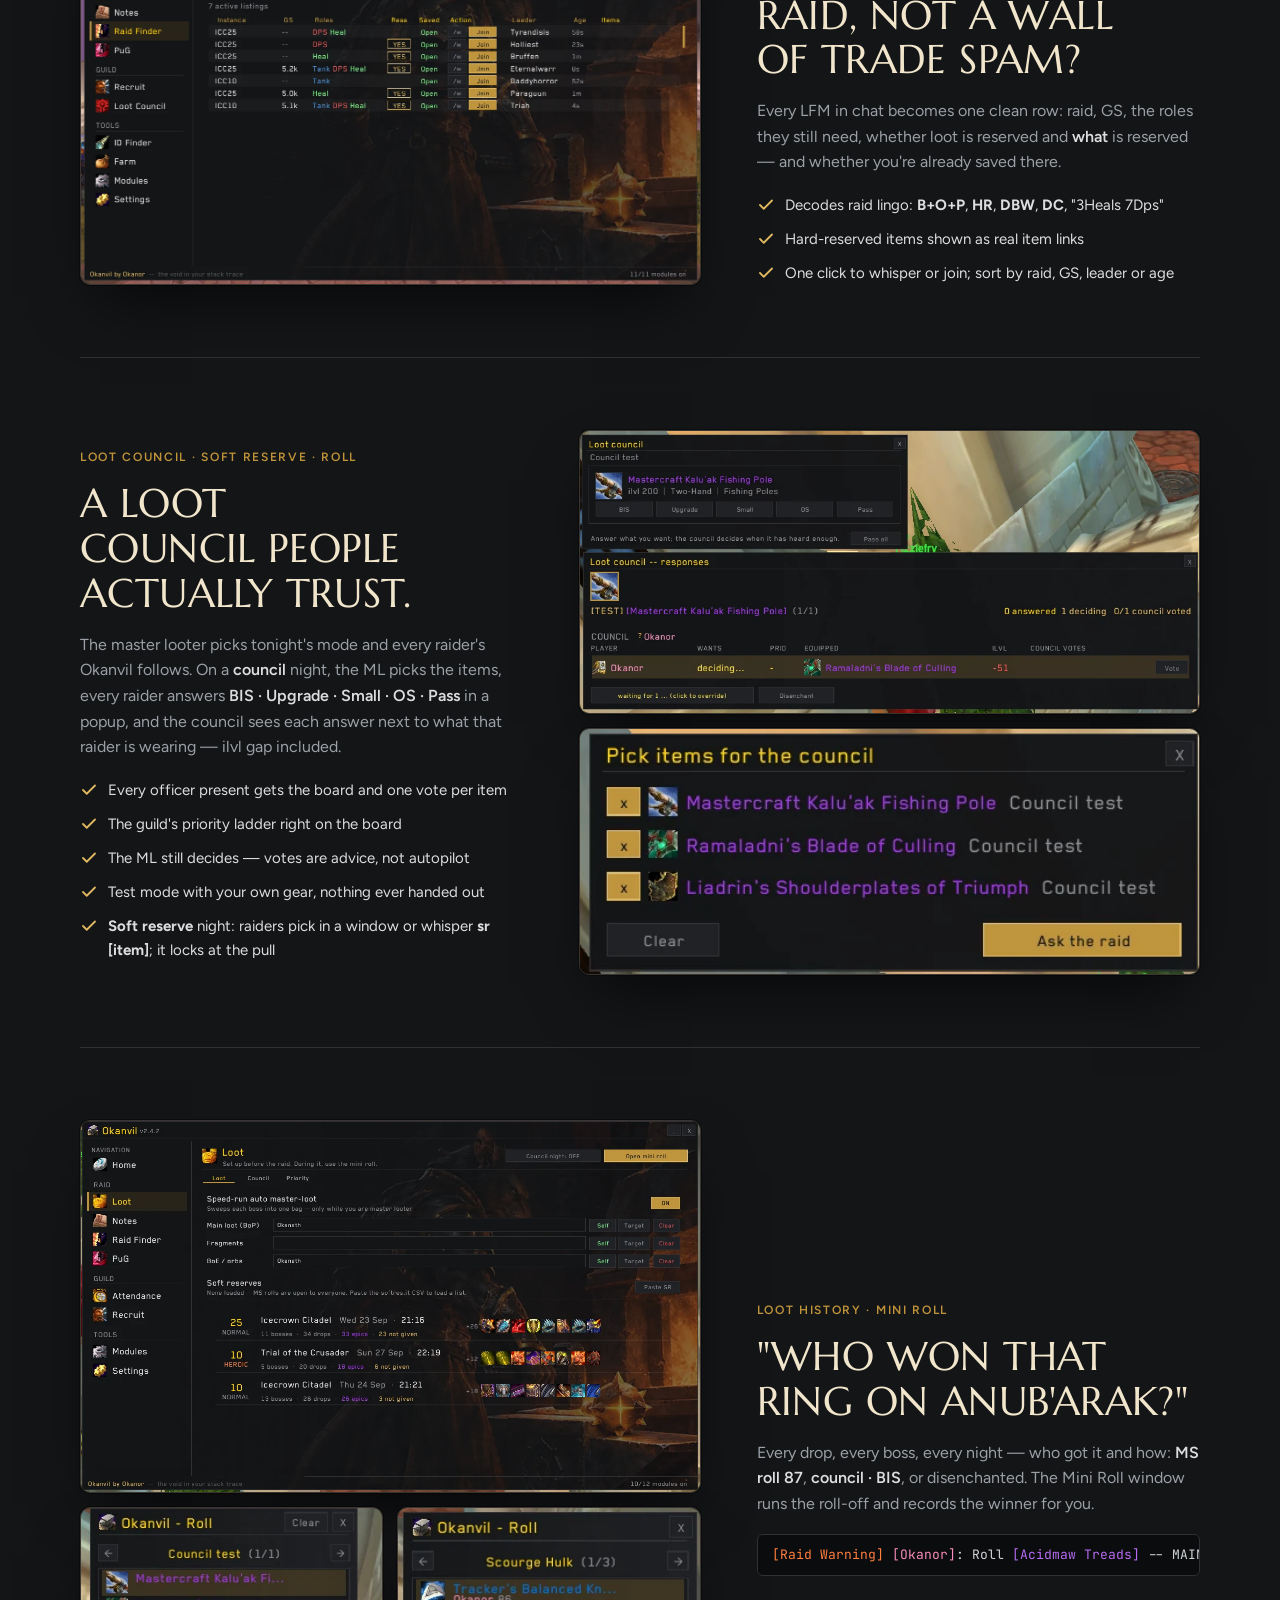
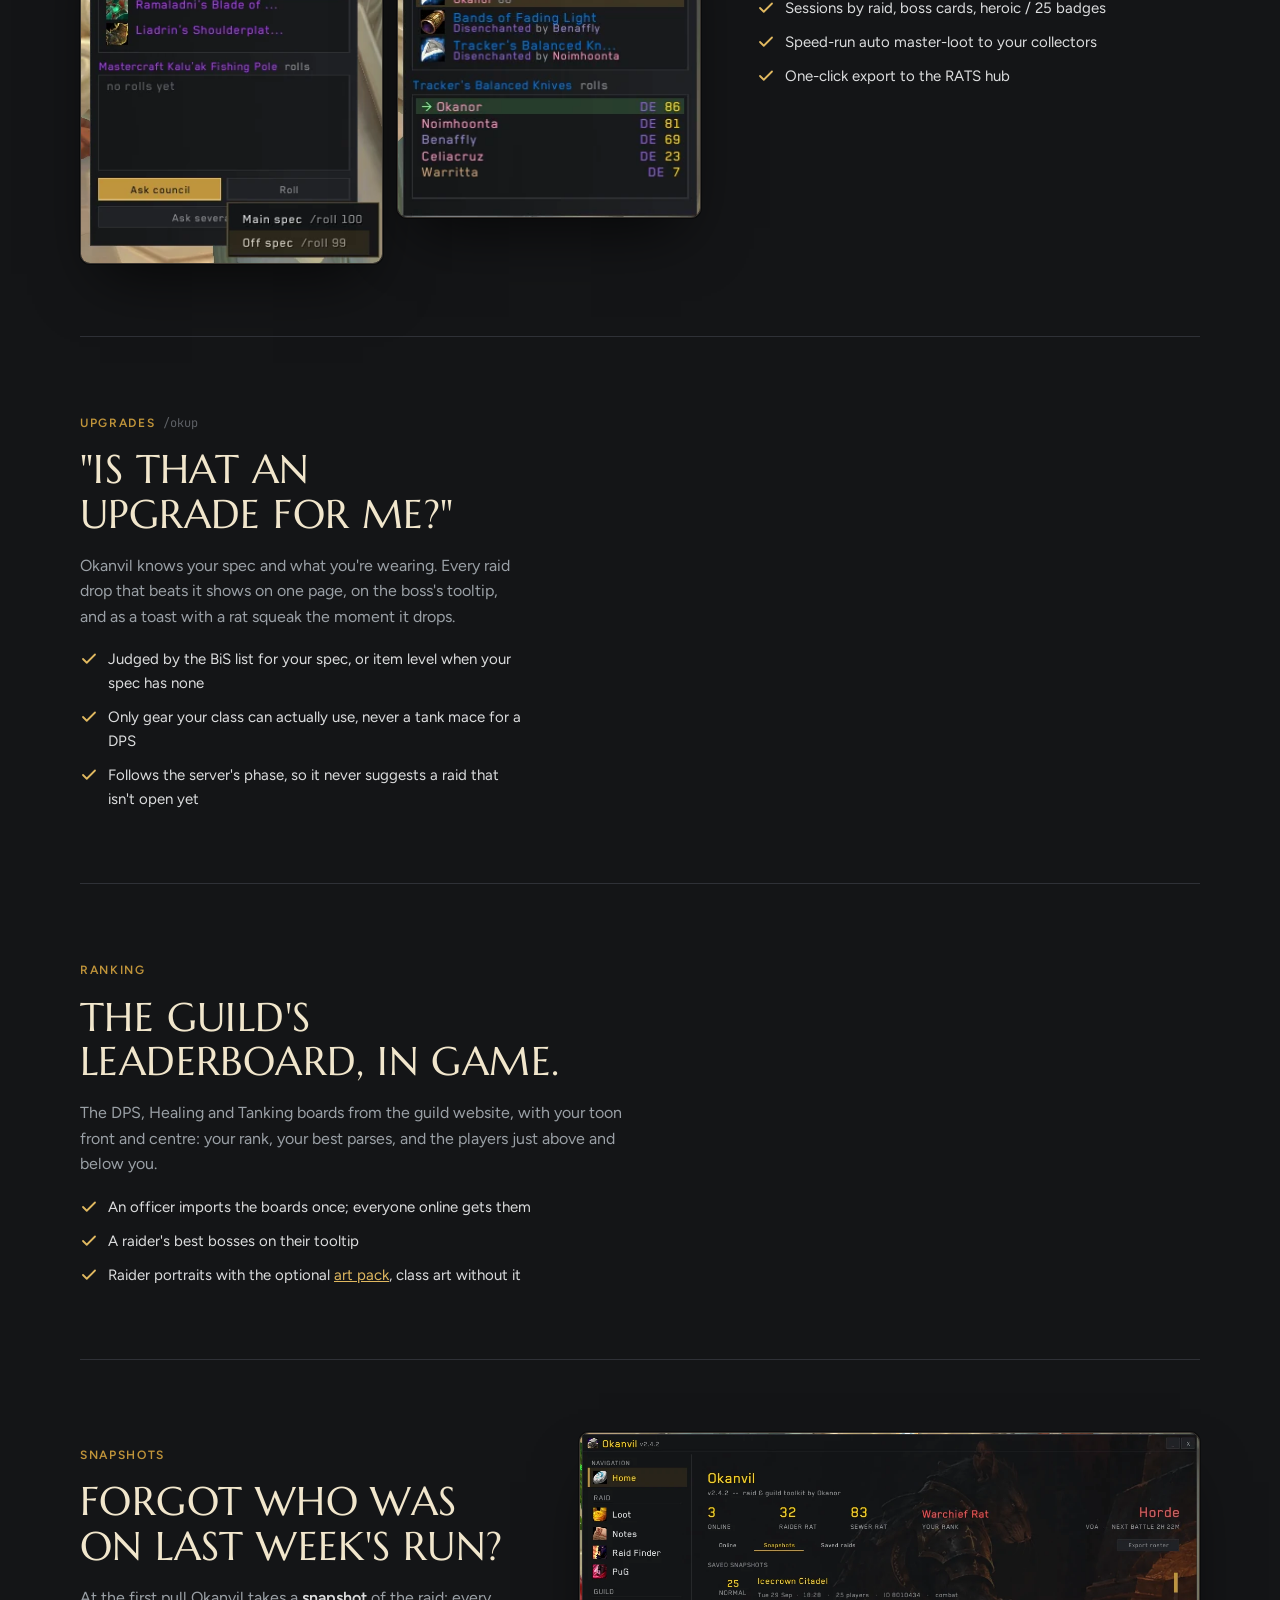
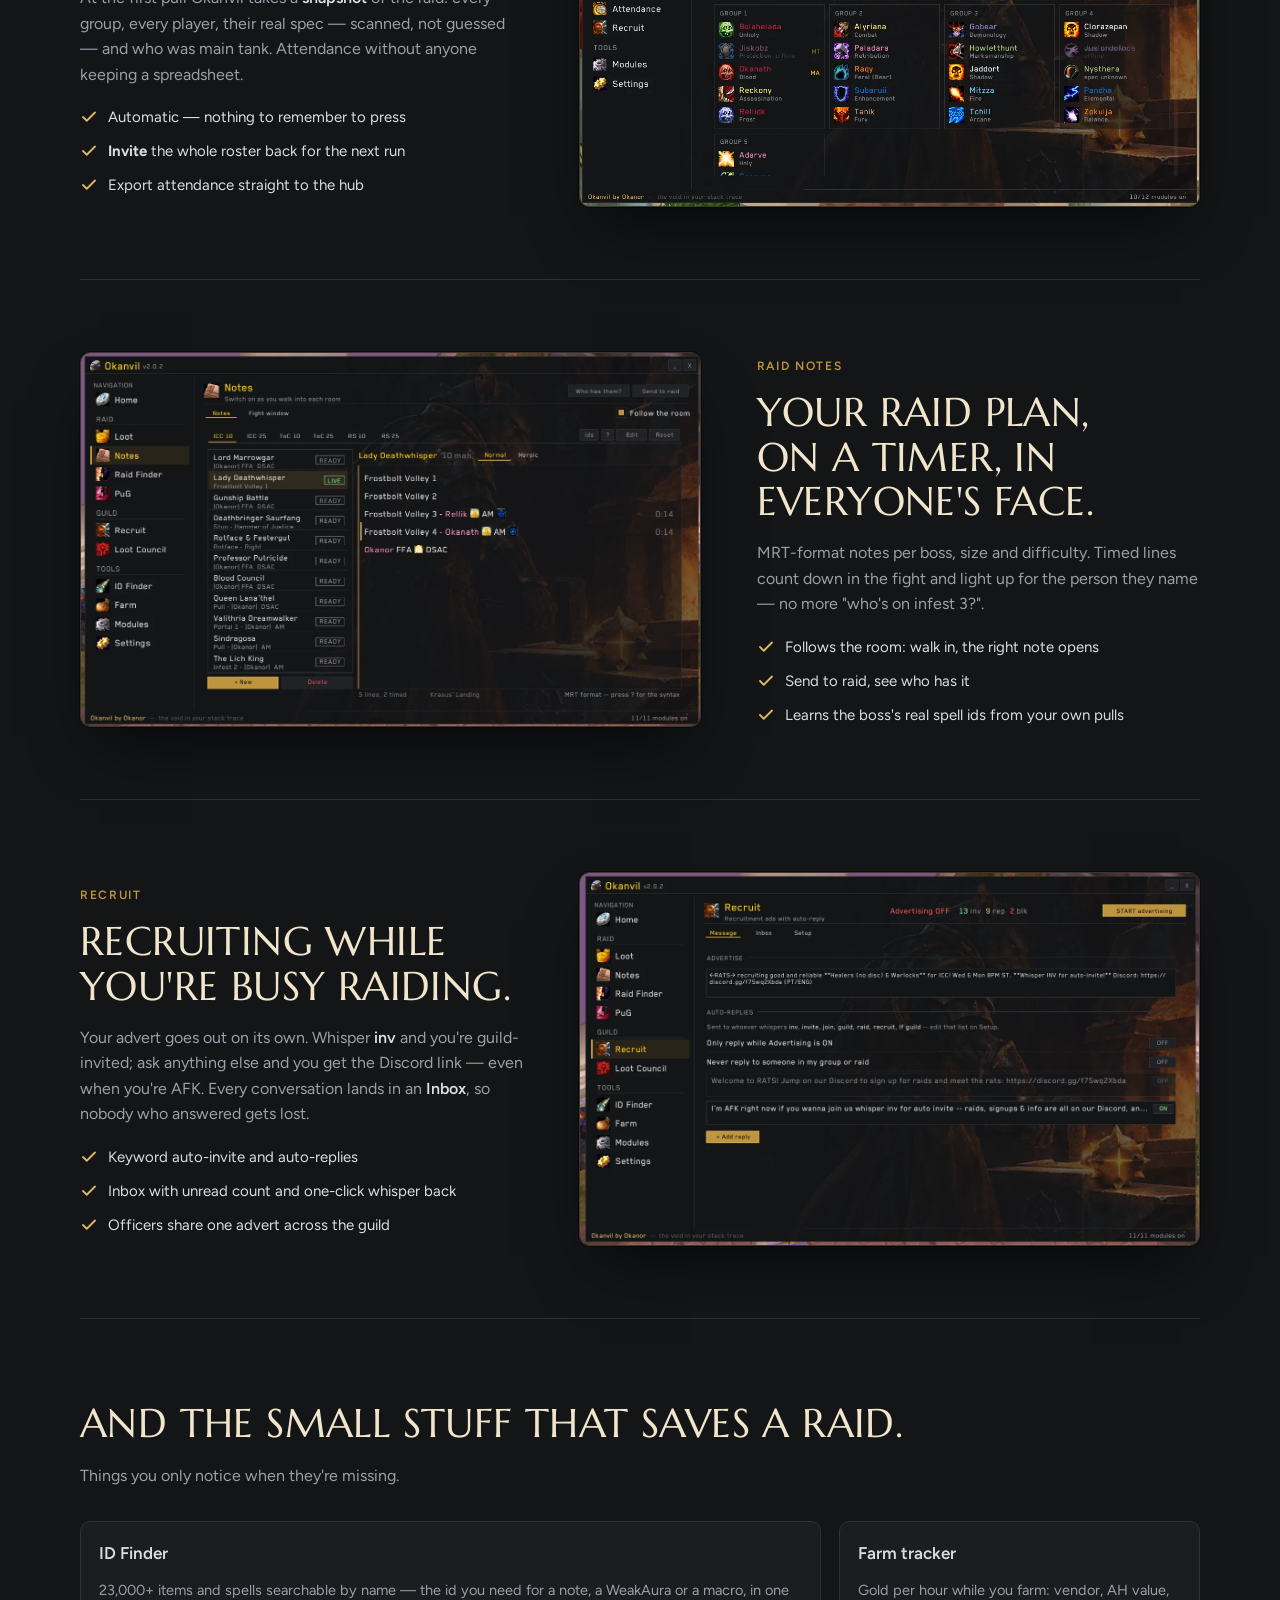
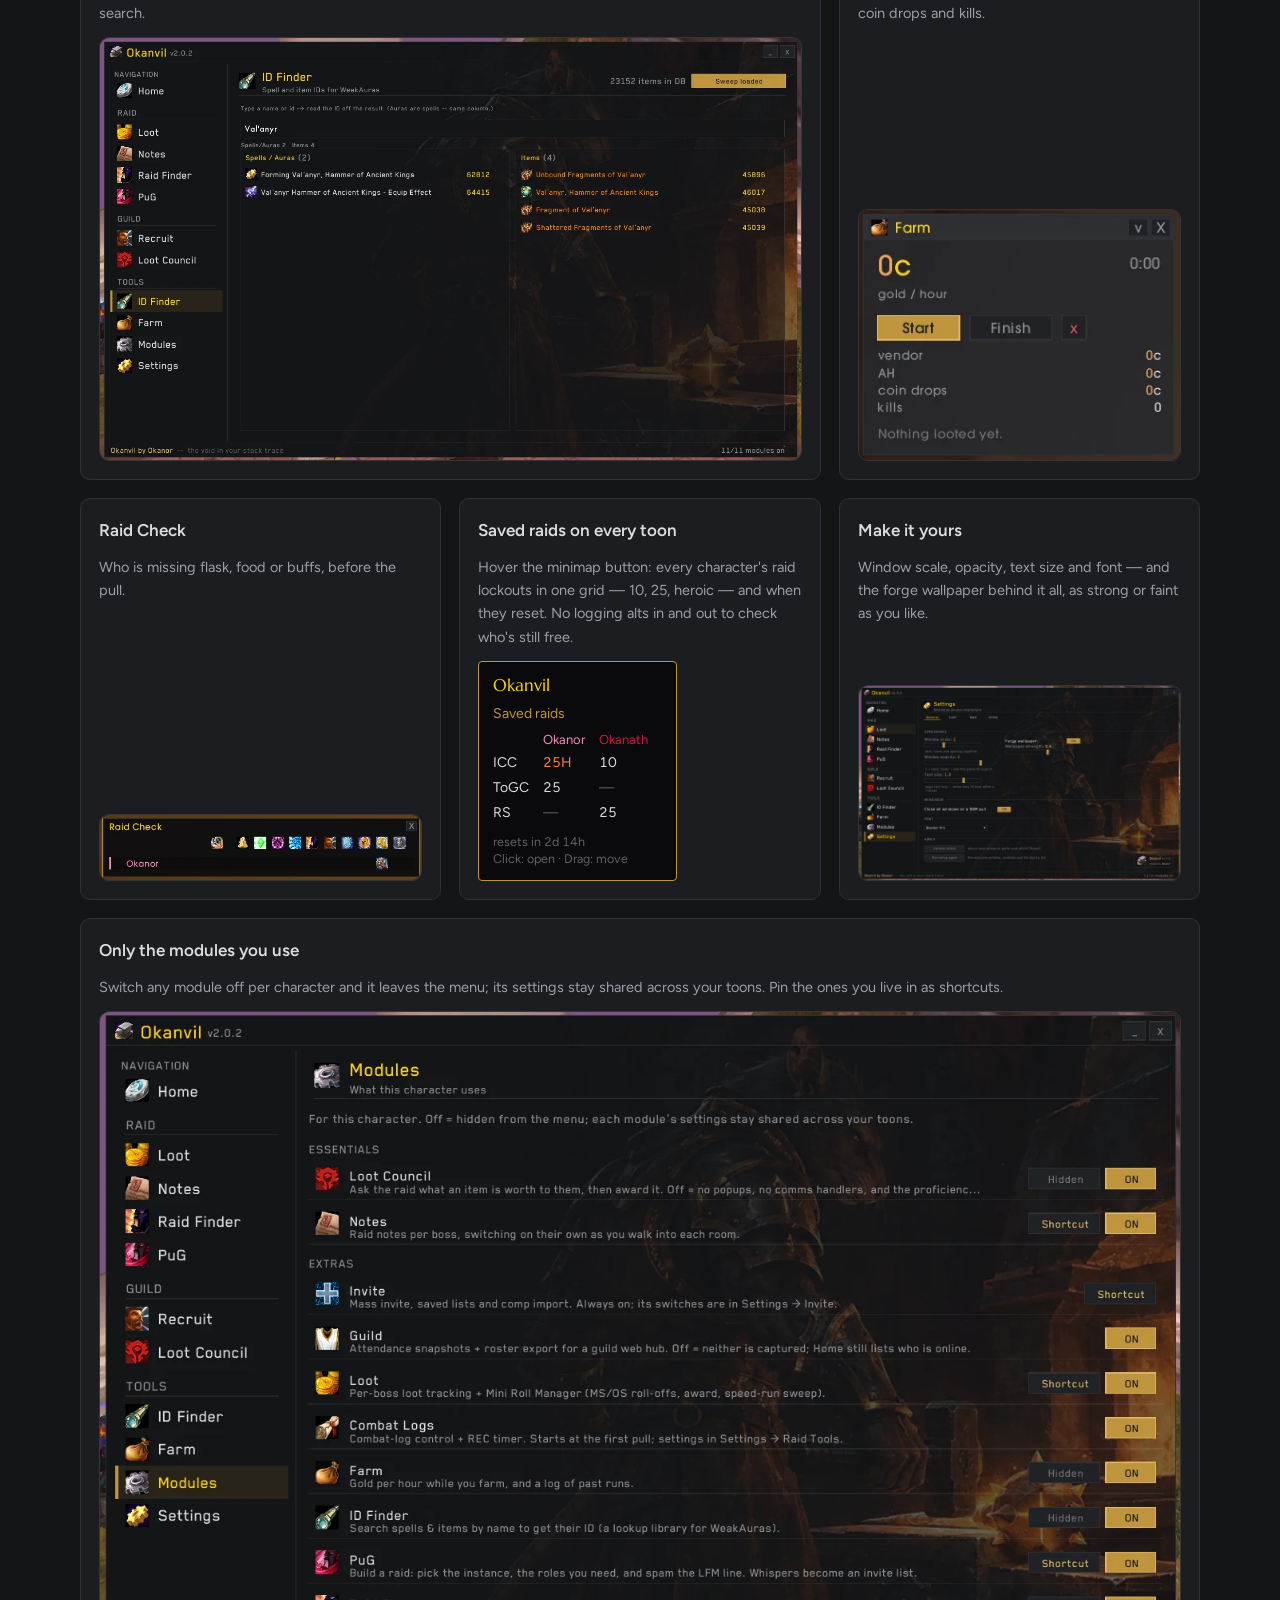
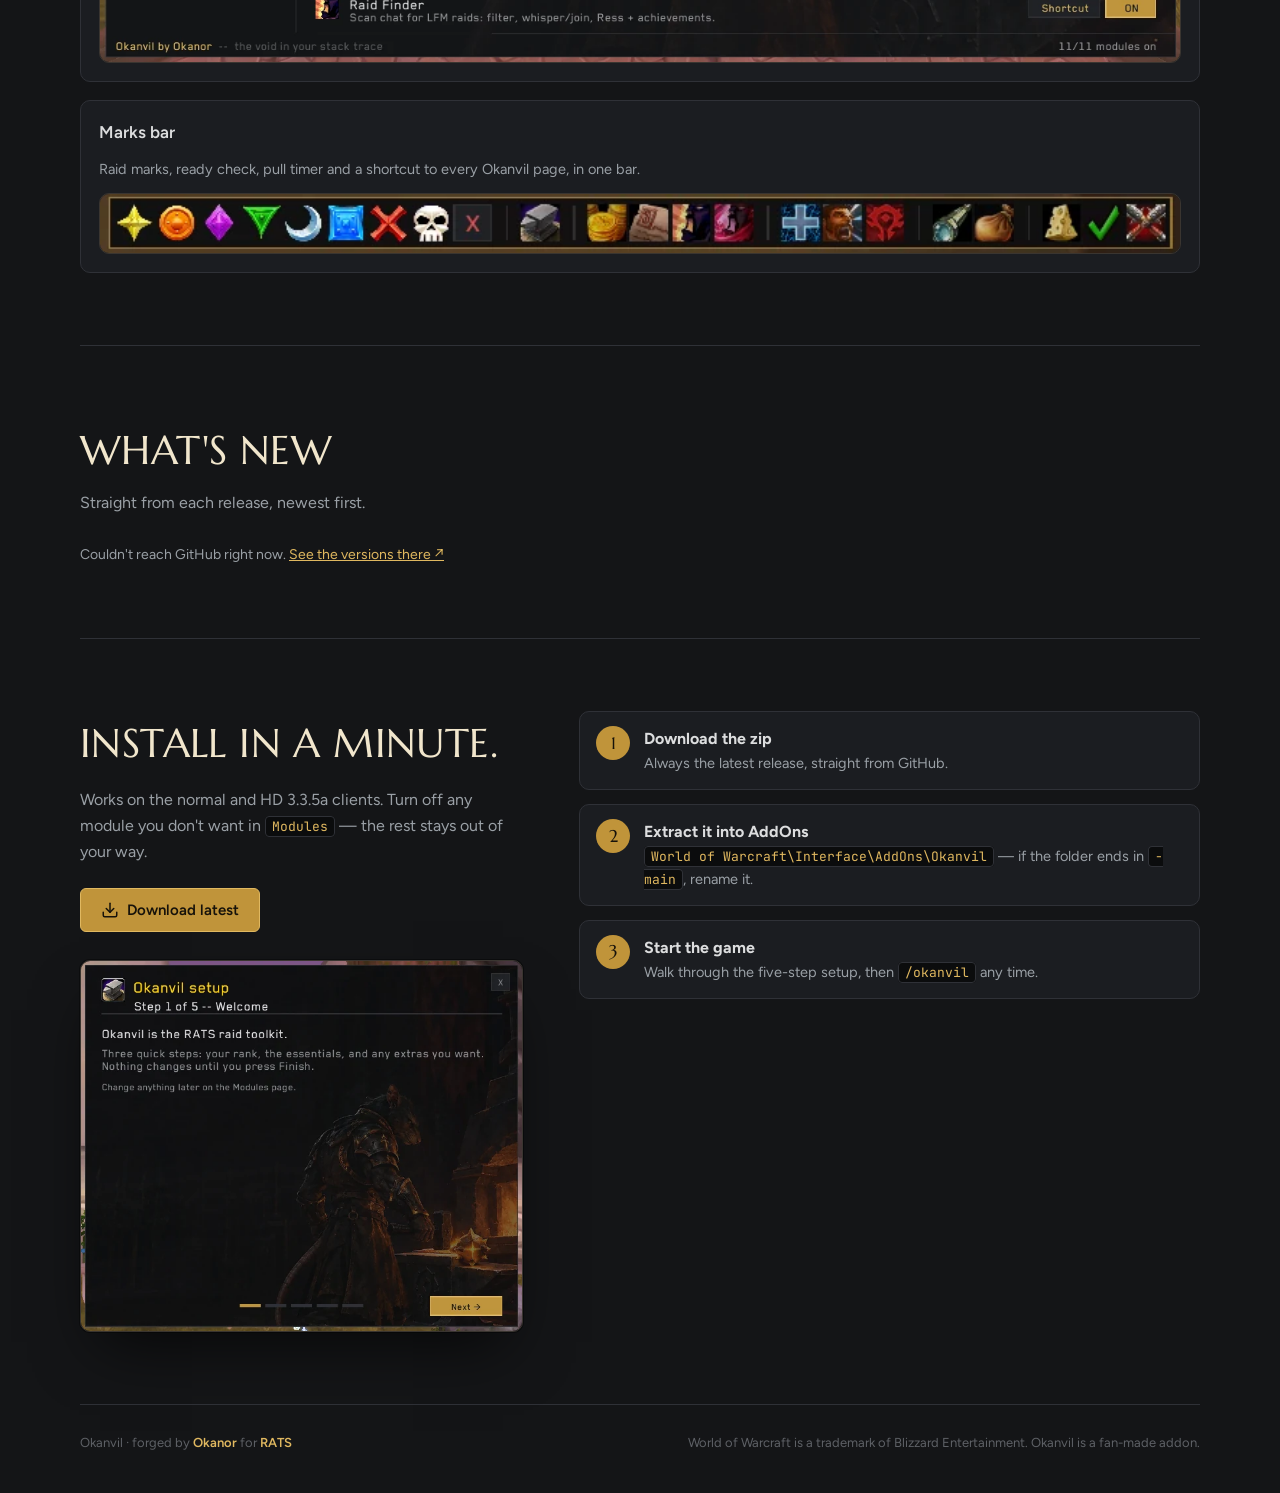
==== commit c003e6dc: "What's new on every addon page, built from the GitHub tags; Redeemer removed" ====
--- a/okanvil/index.html
+++ b/okanvil/index.html
@@ -59,6 +59,7 @@
         <a href="#snapshots">Snapshots</a>
         <a href="#notes">Notes</a>
         <a href="#recruit">Recruit</a>
+        <a href="#changes">What's new</a>
         <a href="#install">Install</a>
       </nav>
     </header>
@@ -389,6 +390,13 @@
       </div>
     </section>
 
+    <!-- WHAT'S NEW: filled from the GitHub tags by page.js -->
+    <section class="changes" id="changes">
+      <h2>What's new</h2>
+      <p>Straight from each release, newest first.</p>
+      <div class="cl" data-changelog="Okanvil"><p class="quiet">Loading the versions…</p></div>
+    </section>
+
     <!-- INSTALL -->
     <section class="install" id="install">
       <div class="intro">
--- a/assets/page.css
+++ b/assets/page.css
@@ -237,3 +237,20 @@
   .top nav { display: none }
 }
 @media (prefers-reduced-motion: reduce) { * { transition: none !important } }
+
+/* ---------- What's new (filled from GitHub by page.js) ---------- */
+.changes { padding-block: 72px; border-top: 1px solid var(--border) }
+.changes > h2 { font-family: var(--ok-display); font-weight: 400; font-size: clamp(28px, 3.4vw, 40px); margin: 0 0 8px; color: var(--ok-heading) }
+.changes > p { color: var(--text-dim); margin: 0 0 28px; max-width: 60ch }
+.cl { display: grid; gap: 14px; max-width: 760px }
+.cl .ver { border: 1px solid var(--border); border-left: 2px solid var(--accent); border-radius: var(--radius); padding: 14px 18px; background: var(--surface-3) }
+.cl .ver header { display: flex; align-items: baseline; gap: 12px; margin-bottom: 6px }
+.cl .ver header b { font-family: var(--ok-display); font-weight: 400; font-size: 22px; color: var(--ok-heading) }
+.cl .ver header time { font-size: 13px; color: var(--text-faint) }
+.cl h4 { margin: 10px 0 4px; font-size: 11px; letter-spacing: .1em; text-transform: uppercase }
+.cl h4.new { color: var(--accent-hi) }
+.cl h4.fix { color: var(--ok) }
+.cl ul { margin: 0; padding-left: 18px; display: grid; gap: 3px; color: var(--text); font-size: 15px }
+.cl .quiet { margin: 0; color: var(--text-dim); font-size: 14px }
+.cl .all { color: var(--accent-hi); font-size: 14px; text-decoration: none }
+.cl .all:hover { text-decoration: underline }
